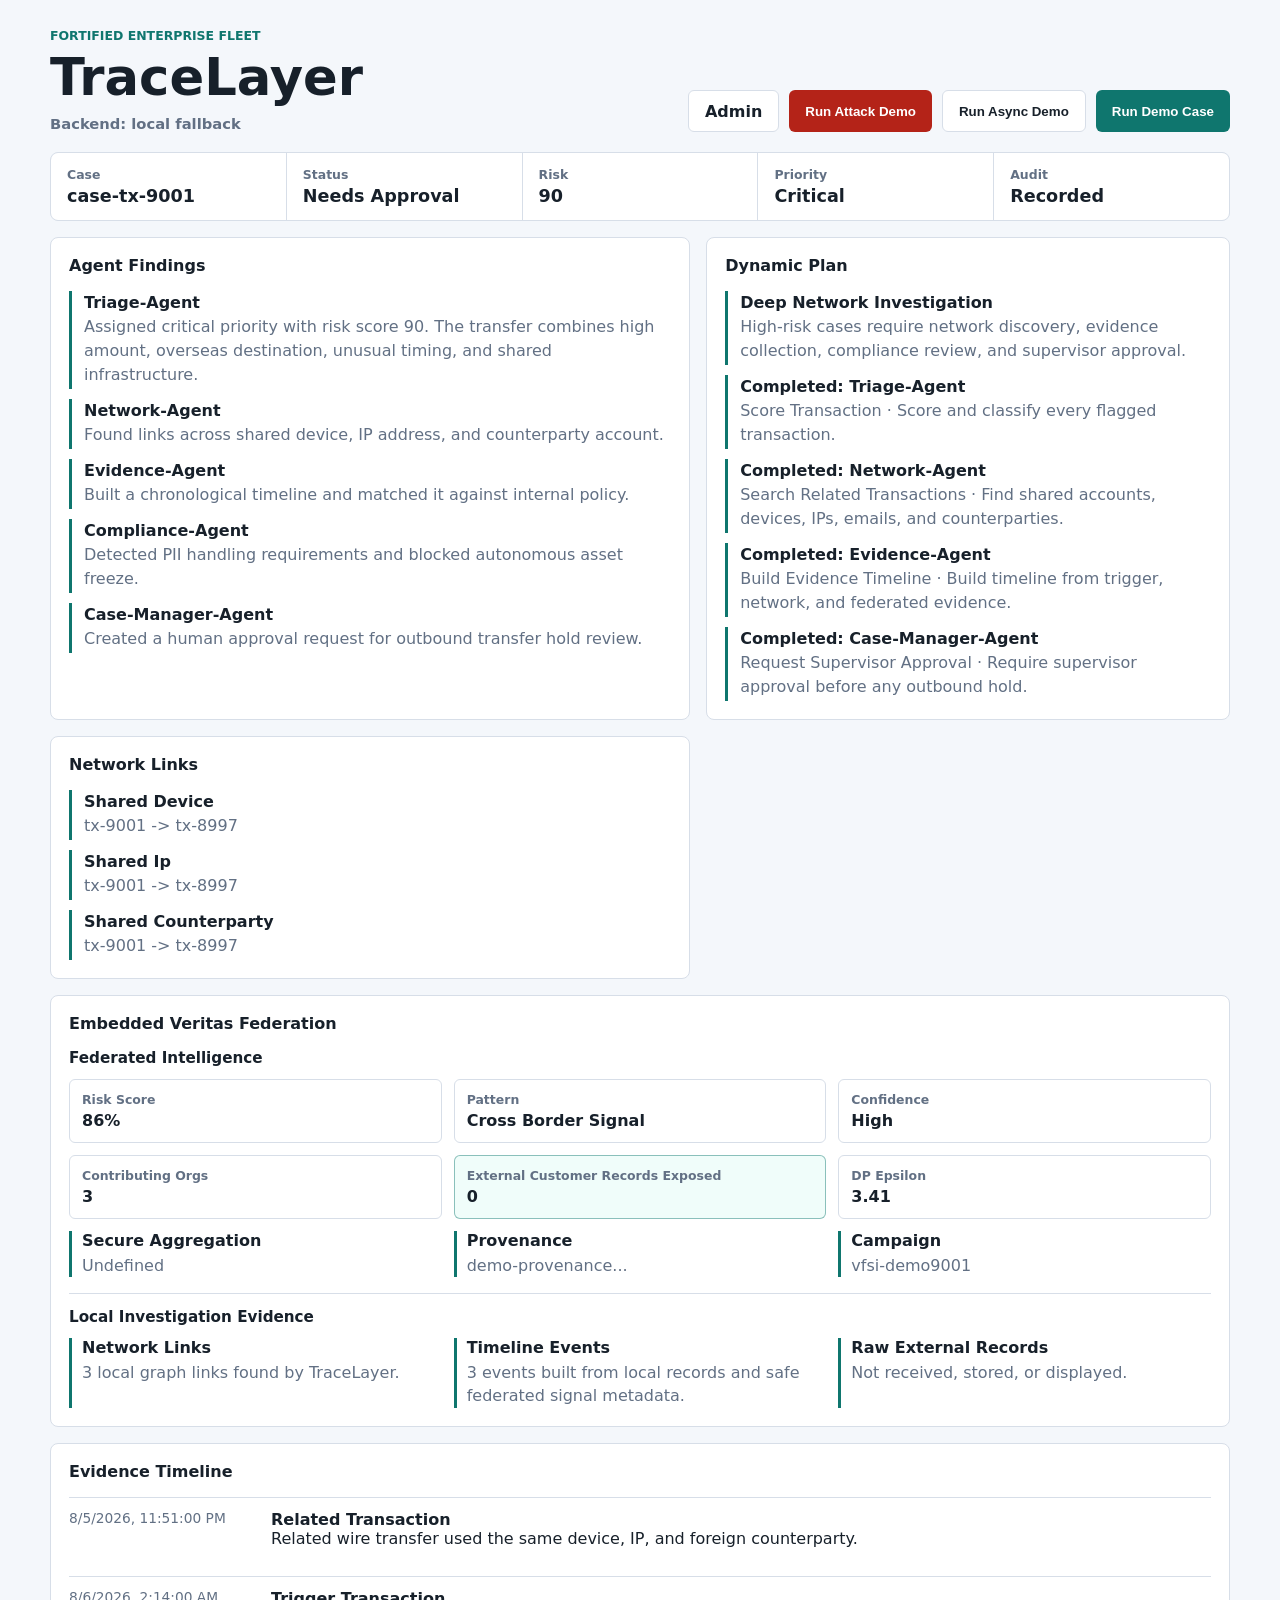
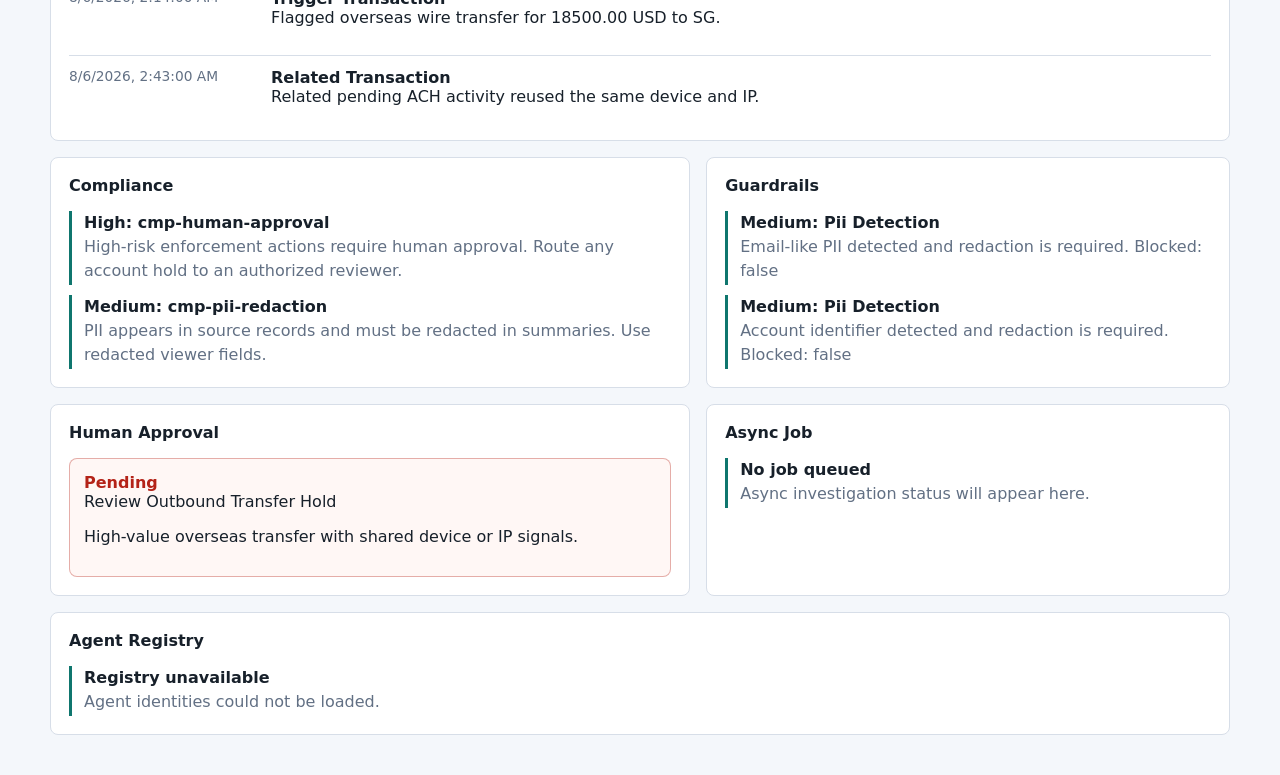
==== apps/dashboard/index.html @ 68ceb455 "Add privacy UI attack demo and trace logging" ====
<!doctype html>
<html lang="en">
  <head>
    <meta charset="utf-8" />
    <meta name="viewport" content="width=device-width, initial-scale=1" />
    <title>TraceLayer Dashboard</title>
    <link rel="stylesheet" href="./styles.css" />
  </head>
  <body>
    <main class="shell">
      <header class="topbar">
        <div>
          <p class="eyebrow">Fortified Enterprise Fleet</p>
          <h1>TraceLayer</h1>
          <p id="runtime-status" class="runtime-status">Backend: local fallback</p>
        </div>
        <nav class="header-actions" aria-label="Dashboard actions">
          <a class="button-link secondary" href="./admin.html">Admin</a>
          <button id="run-attack-demo" class="danger" type="button">Run Attack Demo</button>
          <button id="run-async-demo" class="secondary-action" type="button">Run Async Demo</button>
          <button id="run-demo" type="button">Run Demo Case</button>
        </nav>
      </header>

      <section class="case-strip" aria-label="Case summary">
        <div>
          <span>Case</span>
          <strong id="case-id">case-tx-9001</strong>
        </div>
        <div>
          <span>Status</span>
          <strong id="case-status">Needs approval</strong>
        </div>
        <div>
          <span>Risk</span>
          <strong id="risk-score">90</strong>
        </div>
        <div>
          <span>Priority</span>
          <strong id="priority">Critical</strong>
        </div>
        <div>
          <span>Audit</span>
          <strong id="audit-tip">Verified</strong>
        </div>
      </section>

      <section class="grid">
        <article class="panel">
          <h2>Agent Findings</h2>
          <div id="agent-findings" class="stack"></div>
        </article>

        <article class="panel">
          <h2>Dynamic Plan</h2>
          <div id="investigation-plan" class="stack"></div>
        </article>

        <article class="panel">
          <h2>Network Links</h2>
          <div id="network-links" class="stack"></div>
        </article>

        <article class="panel wide">
          <h2>Embedded Veritas Federation</h2>
          <div id="federated-signal" class="federated"></div>
        </article>

        <article class="panel wide">
          <h2>Evidence Timeline</h2>
          <div id="timeline" class="timeline"></div>
        </article>

        <article class="panel">
          <h2>Compliance</h2>
          <div id="compliance" class="stack"></div>
        </article>

        <article class="panel">
          <h2>Guardrails</h2>
          <div id="guardrails" class="stack"></div>
        </article>

        <article class="panel">
          <h2>Human Approval</h2>
          <div id="approval" class="approval"></div>
        </article>

        <article class="panel">
          <h2>Async Job</h2>
          <div id="async-job" class="stack">
            <div class="item">
              <strong>No job queued</strong>
              <p>Async investigation status will appear here.</p>
            </div>
          </div>
        </article>

        <article class="panel wide">
          <h2>Agent Registry</h2>
          <div id="agent-registry" class="registry-grid"></div>
        </article>
      </section>
    </main>
    <script src="./config.js"></script>
    <script src="./app.js"></script>
  </body>
</html>
---- apps/dashboard/styles.css ----
:root {
  color-scheme: light;
  --ink: #17202a;
  --muted: #627084;
  --line: #d7dee8;
  --panel: #ffffff;
  --surface: #f4f7fb;
  --accent: #0f766e;
  --accent-strong: #0b5d57;
  --risk: #b42318;
}

* {
  box-sizing: border-box;
}

body {
  margin: 0;
  background: var(--surface);
  color: var(--ink);
  font-family:
    Inter, ui-sans-serif, system-ui, -apple-system, BlinkMacSystemFont, "Segoe UI", sans-serif;
}

.shell {
  width: min(1180px, calc(100vw - 32px));
  margin: 0 auto;
  padding: 28px 0 40px;
}

.topbar {
  display: flex;
  align-items: end;
  justify-content: space-between;
  gap: 20px;
  margin-bottom: 20px;
}

.eyebrow {
  margin: 0 0 4px;
  color: var(--accent);
  font-size: 0.78rem;
  font-weight: 800;
  letter-spacing: 0;
  text-transform: uppercase;
}

.runtime-status {
  margin: 8px 0 0;
  color: var(--muted);
  font-size: 0.92rem;
  font-weight: 700;
}

h1,
h2,
p {
  margin-top: 0;
}

h1 {
  margin-bottom: 0;
  font-size: clamp(2rem, 4vw, 3.4rem);
  letter-spacing: 0;
}

h2 {
  margin-bottom: 16px;
  font-size: 1rem;
  letter-spacing: 0;
}

button {
  min-height: 42px;
  border: 0;
  border-radius: 6px;
  padding: 0 16px;
  background: var(--accent);
  color: white;
  font-weight: 800;
  cursor: pointer;
}

button:hover,
.button-link:hover {
  background: var(--accent-strong);
}

.secondary-action {
  border: 1px solid var(--line);
  background: white;
  color: var(--ink);
}

.secondary-action:hover {
  background: #edf3f8;
}

button:disabled {
  cursor: wait;
  opacity: 0.68;
}

.header-actions {
  display: flex;
  align-items: center;
  gap: 10px;
}

.button-link {
  display: inline-flex;
  min-height: 42px;
  align-items: center;
  justify-content: center;
  border-radius: 6px;
  padding: 0 16px;
  background: var(--accent);
  color: white;
  font-weight: 800;
  text-decoration: none;
}

.secondary {
  border: 1px solid var(--line);
  background: white;
  color: var(--ink);
}

.secondary:hover {
  background: #edf3f8;
}

.danger {
  background: var(--risk);
}

.danger:hover {
  background: #8f1c14;
}

input {
  width: 100%;
  min-height: 42px;
  border: 1px solid var(--line);
  border-radius: 6px;
  padding: 0 12px;
  background: white;
  color: var(--ink);
  font: inherit;
}

label {
  display: grid;
  gap: 6px;
  color: var(--muted);
  font-size: 0.78rem;
  font-weight: 800;
}

.case-strip {
  display: grid;
  grid-template-columns: repeat(5, minmax(0, 1fr));
  gap: 1px;
  overflow: hidden;
  border: 1px solid var(--line);
  border-radius: 8px;
  background: var(--line);
  margin-bottom: 16px;
}

.case-strip div {
  min-width: 0;
  padding: 14px 16px;
  background: var(--panel);
}

.case-strip span {
  display: block;
  color: var(--muted);
  font-size: 0.78rem;
  font-weight: 700;
  margin-bottom: 4px;
}

.case-strip strong {
  display: block;
  overflow-wrap: anywhere;
  font-size: 1.1rem;
}

.grid {
  display: grid;
  grid-template-columns: 1.1fr 0.9fr;
  gap: 16px;
}

.panel {
  min-width: 0;
  border: 1px solid var(--line);
  border-radius: 8px;
  background: var(--panel);
  padding: 18px;
}

.wide {
  grid-column: span 2;
}

.stack {
  display: grid;
  gap: 10px;
}

.item {
  border-left: 3px solid var(--accent);
  padding: 2px 0 2px 12px;
}

.item strong {
  display: block;
  margin-bottom: 3px;
}

.item p {
  margin: 0;
  color: var(--muted);
  line-height: 1.5;
}

.timeline {
  display: grid;
  gap: 12px;
}

.event {
  display: grid;
  grid-template-columns: 190px 1fr;
  gap: 12px;
  border-top: 1px solid var(--line);
  padding-top: 12px;
}

.event time {
  color: var(--muted);
  font-size: 0.86rem;
}

.approval {
  border: 1px solid rgba(180, 35, 24, 0.35);
  border-radius: 8px;
  padding: 14px;
  background: #fff7f5;
}

.approval strong {
  color: var(--risk);
}

.federated {
  display: grid;
  gap: 16px;
}

.federated-section {
  display: grid;
  gap: 12px;
}

.federated-section h3 {
  margin: 0;
  font-size: 0.95rem;
}

.metric-grid {
  display: grid;
  grid-template-columns: repeat(3, minmax(0, 1fr));
  gap: 12px;
}

.metric {
  min-width: 0;
  border: 1px solid var(--line);
  border-radius: 6px;
  padding: 12px;
}

.metric span {
  display: block;
  color: var(--muted);
  font-size: 0.78rem;
  font-weight: 700;
  margin-bottom: 4px;
}

.metric strong {
  overflow-wrap: anywhere;
}

.privacy-metric {
  border-color: rgba(15, 118, 110, 0.45);
  background: #f0fdfa;
}

.privacy-list {
  display: grid;
  grid-template-columns: repeat(3, minmax(0, 1fr));
  gap: 12px;
}

.privacy-list div {
  min-width: 0;
  border-left: 3px solid var(--accent);
  padding-left: 10px;
}

.privacy-list strong {
  display: block;
  margin-bottom: 4px;
}

.privacy-list p {
  margin: 0;
  color: var(--muted);
  line-height: 1.45;
}

.local-evidence {
  border-top: 1px solid var(--line);
  padding-top: 14px;
}

.armor-callout {
  display: grid;
  gap: 4px;
  border: 1px solid #dbe4ef;
  border-radius: 6px;
  margin-top: 10px;
  padding: 10px;
  background: #f8fafc;
}

.armor-callout.blocked {
  border-color: rgba(180, 35, 24, 0.35);
  background: #fff7f5;
}

.armor-callout strong {
  color: var(--risk);
}

.registry-grid {
  display: grid;
  grid-template-columns: repeat(2, minmax(0, 1fr));
  gap: 12px;
}

.registry-card {
  min-width: 0;
  border: 1px solid var(--line);
  border-radius: 8px;
  padding: 14px;
}

.registry-card header {
  display: flex;
  align-items: baseline;
  justify-content: space-between;
  gap: 12px;
  margin-bottom: 10px;
}

.registry-card h3 {
  margin: 0;
  font-size: 1rem;
}

.registry-card code {
  color: var(--muted);
  overflow-wrap: anywhere;
}

.chip-row {
  display: flex;
  flex-wrap: wrap;
  gap: 6px;
  margin-top: 10px;
}

.chip {
  border: 1px solid var(--line);
  border-radius: 999px;
  padding: 4px 8px;
  color: var(--muted);
  font-size: 0.78rem;
  font-weight: 800;
}

.admin-shell {
  width: min(1280px, calc(100vw - 32px));
}

.admin-controls {
  display: grid;
  grid-template-columns: 1.25fr 0.9fr 0.9fr auto;
  align-items: end;
  gap: 12px;
  margin-bottom: 16px;
}

.admin-strip {
  grid-template-columns: repeat(3, minmax(0, 1fr));
}

.admin-layout {
  display: grid;
  grid-template-columns: minmax(0, 1.1fr) minmax(360px, 0.9fr);
  gap: 16px;
  align-items: start;
}

.risk-policy-panel {
  display: grid;
  gap: 14px;
  margin-bottom: 16px;
  transition:
    border-color 160ms ease,
    background-color 160ms ease;
}

.risk-policy-panel.saved {
  border-color: rgba(15, 118, 110, 0.52);
  background: #f0fdfa;
}

.risk-policy-panel header {
  display: flex;
  align-items: end;
  justify-content: space-between;
  gap: 16px;
}

.risk-policy-panel h2 {
  margin-bottom: 0;
}

.risk-policy-grid {
  display: grid;
  grid-template-columns: repeat(3, minmax(0, 1fr));
  gap: 12px;
}

.risk-policy-feedback {
  min-height: 20px;
  margin: -2px 0 0;
  color: var(--muted);
  font-size: 0.86rem;
  font-weight: 800;
}

.risk-policy-feedback.success {
  color: var(--accent-strong);
}

.risk-policy-feedback.error {
  color: var(--risk);
}

.approval-queue,
.approval-log,
.selected-case,
.compact-list {
  display: grid;
  gap: 12px;
}

.admin-history-panel {
  grid-column: 1 / -1;
}

.approval-row {
  display: grid;
  grid-template-columns: minmax(0, 1fr) auto;
  gap: 14px;
  align-items: center;
  border-top: 1px solid var(--line);
  padding-top: 12px;
}

.log-row {
  display: grid;
  grid-template-columns: minmax(0, 1fr) auto;
  gap: 14px;
  align-items: center;
  border-top: 1px solid var(--line);
  padding-top: 12px;
  cursor: pointer;
}

.log-row:first-child {
  border-top: 0;
  padding-top: 0;
}

.log-row-body {
  min-width: 0;
}

.log-row-body p {
  margin: 4px 0 0;
  color: var(--muted);
  line-height: 1.45;
}

.log-meta {
  display: grid;
  justify-items: end;
  gap: 6px;
  color: var(--muted);
  font-size: 0.82rem;
  font-weight: 700;
  text-align: right;
}

.status-pill {
  display: inline-flex;
  min-height: 26px;
  align-items: center;
  border-radius: 999px;
  padding: 0 10px;
  background: #eef4f8;
  color: var(--ink);
  font-size: 0.78rem;
  font-weight: 900;
}

.status-pill.pending {
  background: #fff7ed;
  color: #9a3412;
}

.status-pill.approved {
  background: #ecfdf3;
  color: #067647;
}

.status-pill.denied {
  background: #fff1f3;
  color: #b42318;
}

.status-pill.more_evidence {
  background: #eef4ff;
  color: #1d4ed8;
}

.approval-row:first-child {
  border-top: 0;
  padding-top: 0;
}

.approval-row-body {
  min-width: 0;
}

.approval-row-body strong,
.muted-line {
  overflow-wrap: anywhere;
}

.approval-row-body p {
  margin: 4px 0 0;
  color: var(--muted);
  line-height: 1.45;
}

.approval-actions {
  display: flex;
  flex-wrap: wrap;
  justify-content: flex-end;
  gap: 8px;
}

.case-summary-list {
  display: grid;
  grid-template-columns: repeat(2, minmax(0, 1fr));
  gap: 1px;
  overflow: hidden;
  border: 1px solid var(--line);
  border-radius: 8px;
  background: var(--line);
}

.summary-item {
  min-width: 0;
  padding: 12px;
  background: white;
}

.summary-item span {
  display: block;
  color: var(--muted);
  font-size: 0.76rem;
  font-weight: 800;
  margin-bottom: 3px;
}

.summary-item strong {
  display: block;
  overflow-wrap: anywhere;
}

.approval-detail,
.empty-state {
  border: 1px solid var(--line);
  border-radius: 8px;
  padding: 14px;
  background: #f8fbfe;
}

.approval-detail p,
.empty-state p {
  margin: 6px 0 0;
  color: var(--muted);
  line-height: 1.5;
}

.selected-case h3 {
  margin: 4px 0 0;
  font-size: 0.92rem;
}

.error-state {
  border-color: rgba(180, 35, 24, 0.35);
  background: #fff7f5;
}

@media (max-width: 760px) {
  .topbar {
    align-items: stretch;
    flex-direction: column;
  }

  .header-actions {
    align-items: stretch;
    flex-direction: column;
  }

  .case-strip {
    grid-template-columns: repeat(2, minmax(0, 1fr));
  }

  .grid {
    grid-template-columns: 1fr;
  }

  .wide {
    grid-column: span 1;
  }

  .event {
    grid-template-columns: 1fr;
  }

  .metric-grid,
  .privacy-list {
    grid-template-columns: 1fr;
  }

  .registry-grid {
    grid-template-columns: 1fr;
  }

  .admin-controls,
  .admin-layout,
  .risk-policy-grid,
  .approval-row,
  .log-row {
    grid-template-columns: 1fr;
  }

  .risk-policy-panel header {
    align-items: stretch;
    flex-direction: column;
  }

  .admin-strip,
  .case-summary-list {
    grid-template-columns: 1fr;
  }

  .approval-actions {
    justify-content: stretch;
  }

  .approval-actions button {
    flex: 1 1 86px;
  }

  .log-meta {
    justify-items: start;
    text-align: left;
  }
}
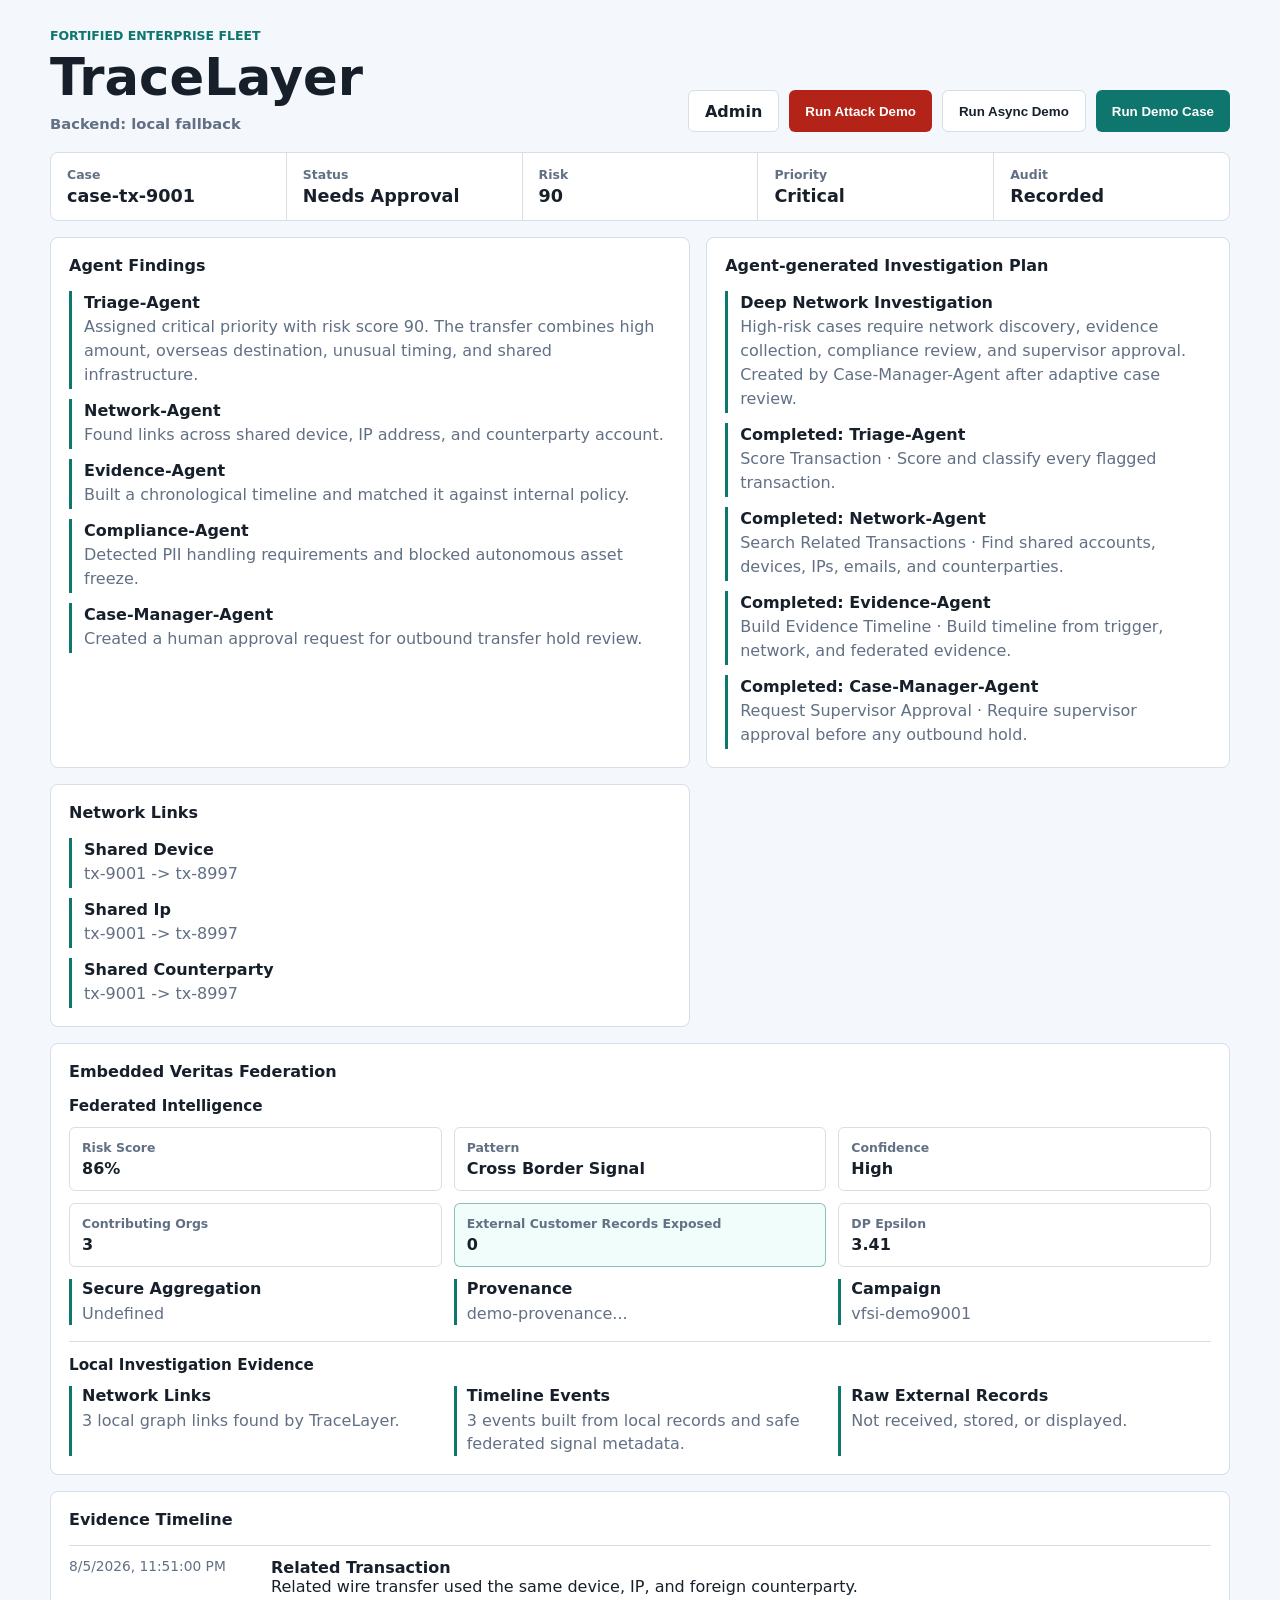
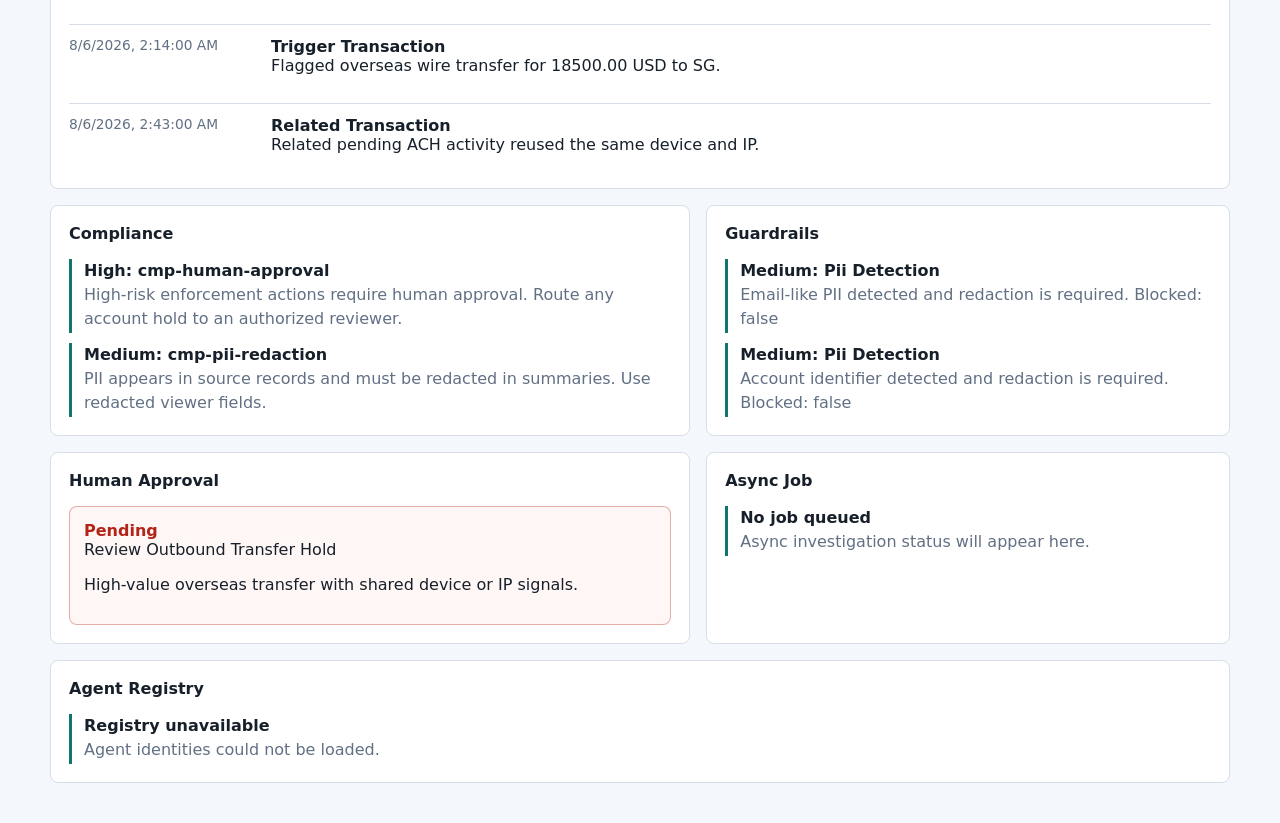
==== commit a095b87c: "Make case manager drive adaptive investigation plans" ====
--- a/apps/dashboard/index.html
+++ b/apps/dashboard/index.html
@@ -52,7 +52,7 @@
         </article>
 
         <article class="panel">
-          <h2>Dynamic Plan</h2>
+          <h2>Agent-generated Investigation Plan</h2>
           <div id="investigation-plan" class="stack"></div>
         </article>
 
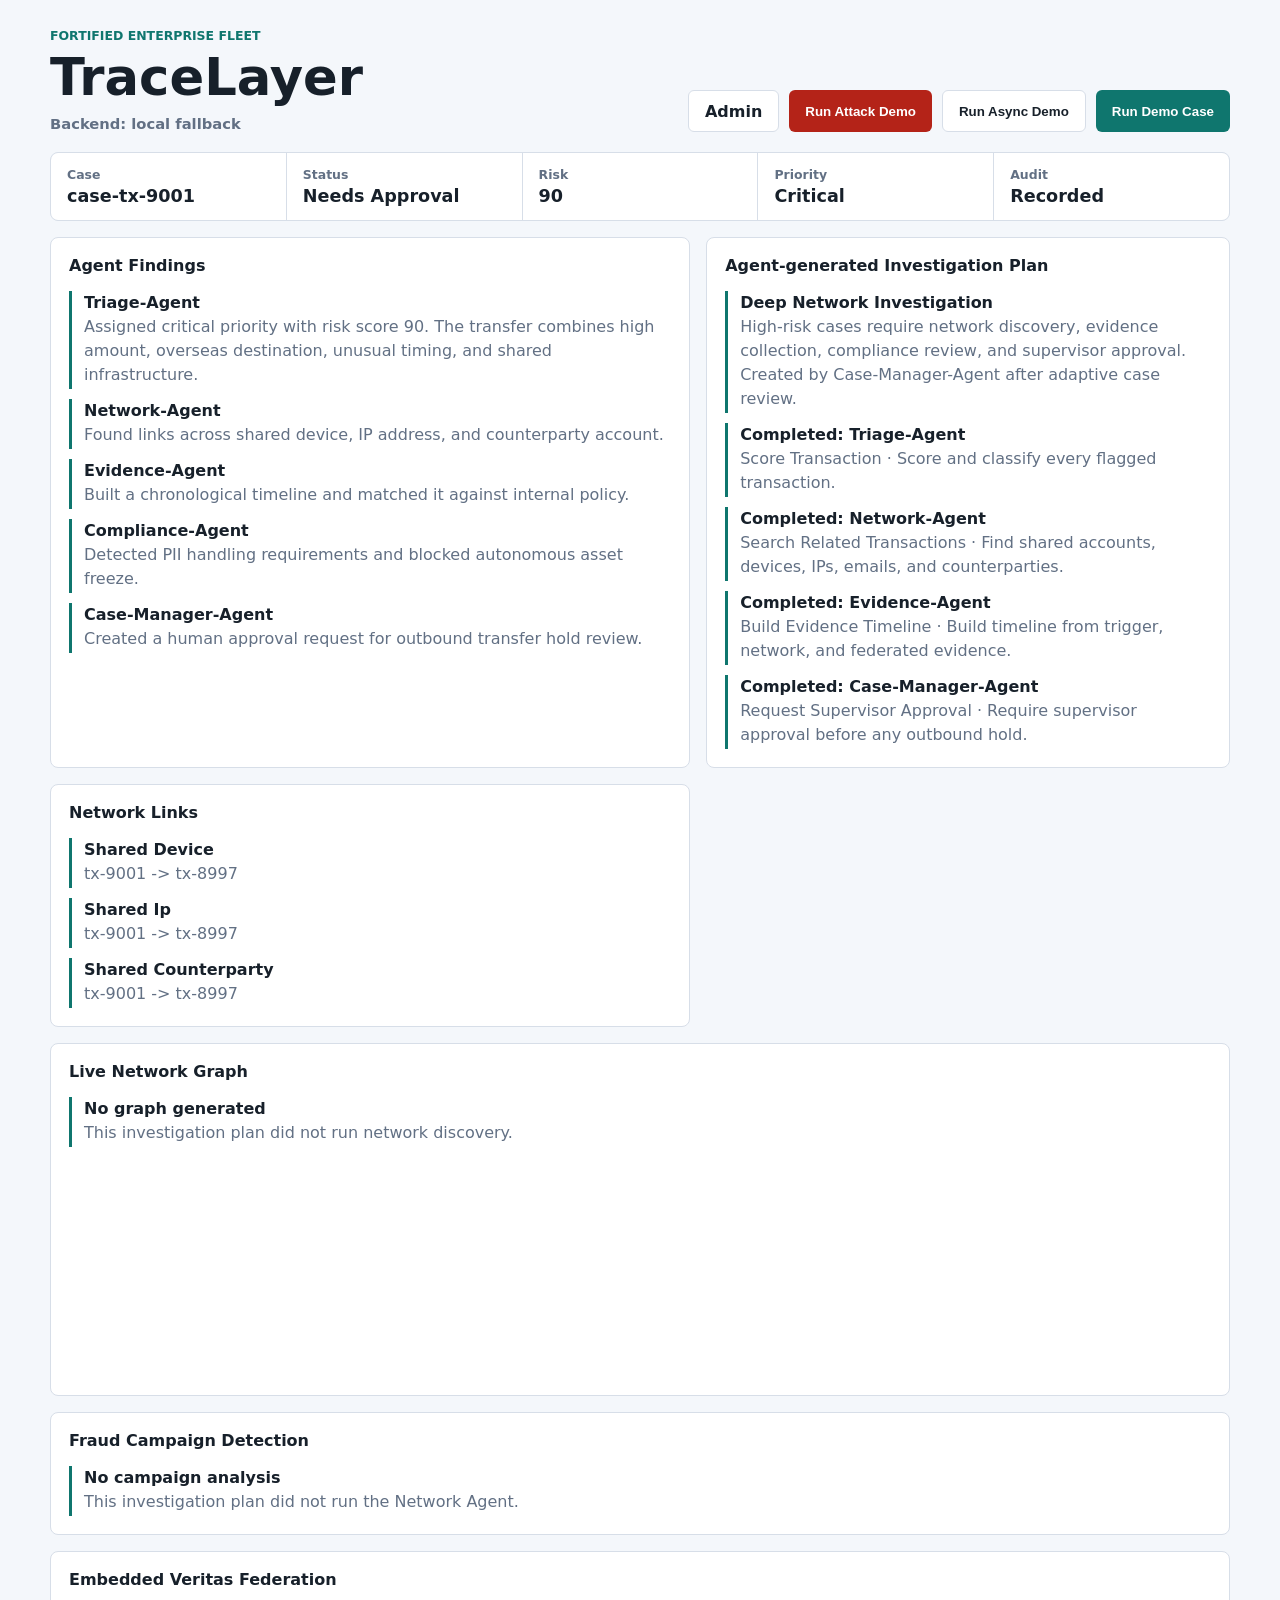
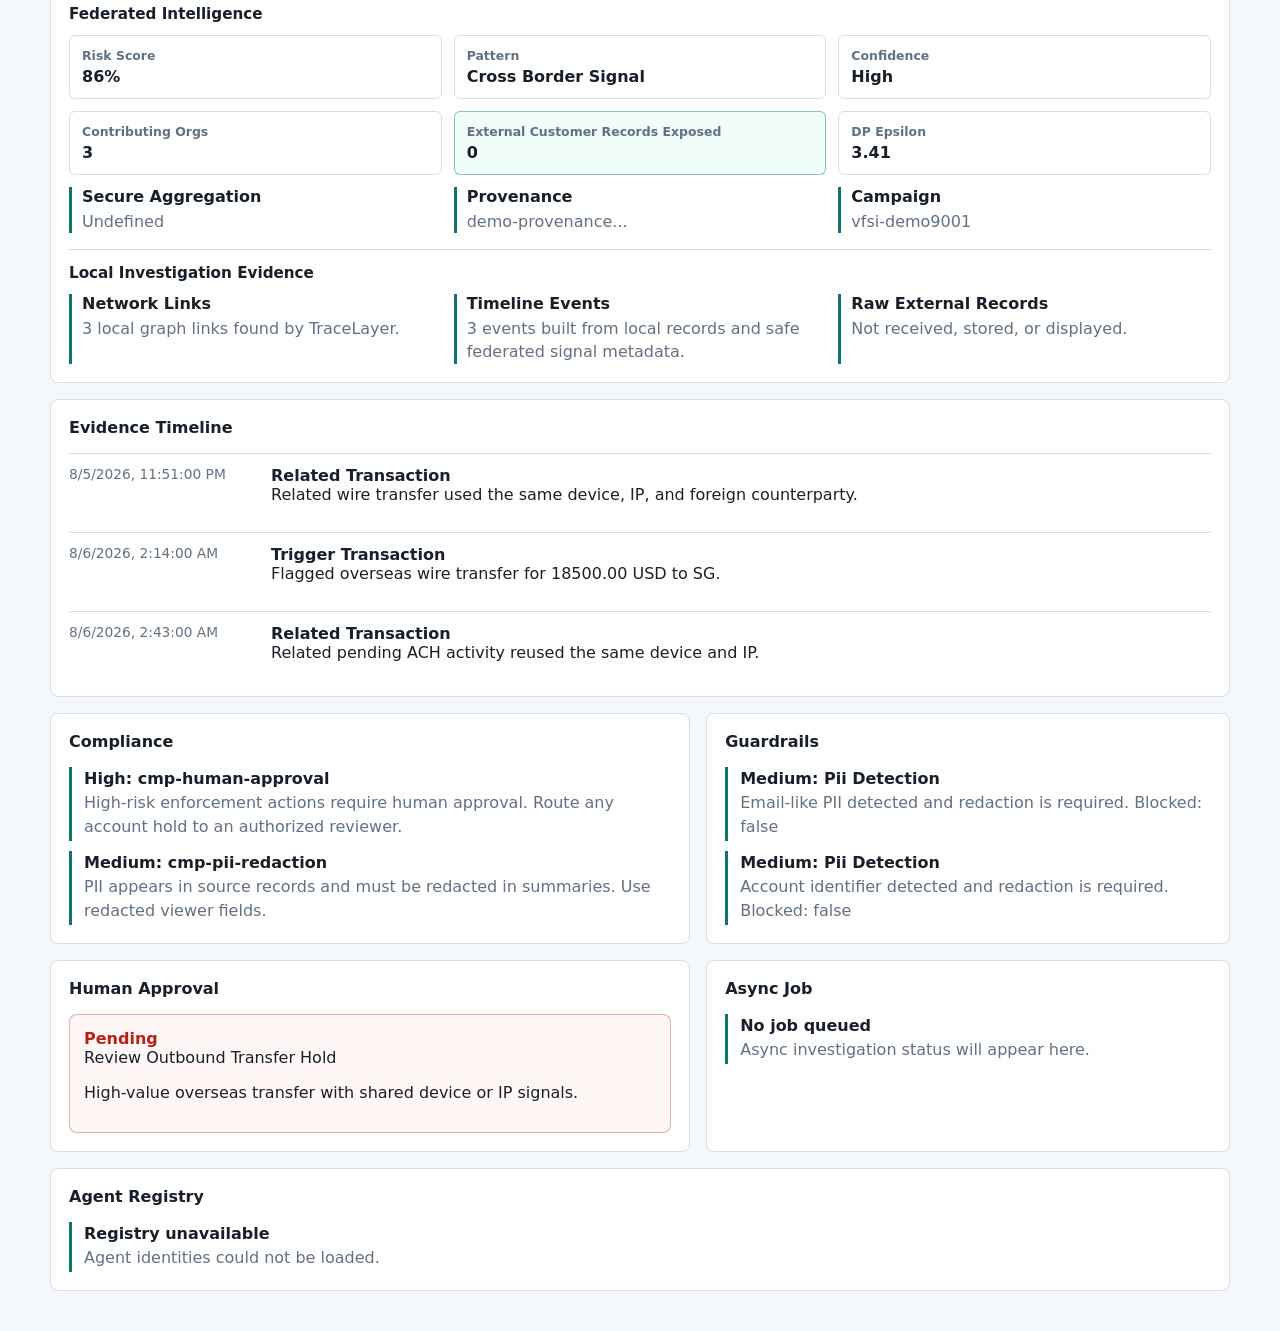
==== commit 5526695b: "Add live network graph and campaign detection" ====
--- a/apps/dashboard/index.html
+++ b/apps/dashboard/index.html
@@ -62,6 +62,16 @@
         </article>
 
         <article class="panel wide">
+          <h2>Live Network Graph</h2>
+          <div id="network-graph" class="network-graph"></div>
+        </article>
+
+        <article class="panel wide">
+          <h2>Fraud Campaign Detection</h2>
+          <div id="campaign-detection" class="campaign-detection"></div>
+        </article>
+
+        <article class="panel wide">
           <h2>Embedded Veritas Federation</h2>
           <div id="federated-signal" class="federated"></div>
         </article>
--- a/apps/dashboard/styles.css
+++ b/apps/dashboard/styles.css
@@ -348,6 +348,157 @@
   color: var(--risk);
 }
 
+.network-graph {
+  min-height: 280px;
+}
+
+.network-svg {
+  width: 100%;
+  min-height: 300px;
+  border: 1px solid var(--line);
+  border-radius: 8px;
+  background:
+    linear-gradient(90deg, rgba(215, 222, 232, 0.28) 1px, transparent 1px),
+    linear-gradient(rgba(215, 222, 232, 0.28) 1px, transparent 1px),
+    #fbfdff;
+  background-size: 44px 44px;
+}
+
+.graph-edge {
+  stroke: #9aa8ba;
+  stroke-width: 1.5;
+  stroke-linecap: round;
+  opacity: 0.72;
+}
+
+.graph-node circle {
+  stroke: white;
+  stroke-width: 3;
+}
+
+.graph-node.trigger circle {
+  fill: var(--risk);
+}
+
+.graph-node.related circle {
+  fill: var(--accent);
+}
+
+.graph-node.entity circle {
+  fill: #3b5b7a;
+}
+
+.graph-node text {
+  fill: var(--ink);
+  font-size: 0.76rem;
+  font-weight: 800;
+  text-anchor: middle;
+}
+
+.graph-legend {
+  display: flex;
+  flex-wrap: wrap;
+  gap: 10px 14px;
+  align-items: center;
+  margin-top: 10px;
+  color: var(--muted);
+  font-size: 0.84rem;
+  font-weight: 800;
+}
+
+.graph-legend span {
+  display: inline-flex;
+  align-items: center;
+  gap: 6px;
+}
+
+.legend-dot {
+  width: 10px;
+  height: 10px;
+  border-radius: 50%;
+}
+
+.legend-dot.trigger {
+  background: var(--risk);
+}
+
+.legend-dot.related {
+  background: var(--accent);
+}
+
+.legend-dot.entity {
+  background: #3b5b7a;
+}
+
+.campaign-detection {
+  display: grid;
+  gap: 12px;
+}
+
+.campaign-card {
+  display: grid;
+  gap: 14px;
+  border: 1px solid var(--line);
+  border-radius: 8px;
+  padding: 16px;
+  background: #fbfdff;
+}
+
+.campaign-card.detected {
+  border-color: rgba(180, 35, 24, 0.34);
+  background: #fff7f5;
+}
+
+.campaign-card strong {
+  display: block;
+  margin: 5px 0;
+  font-size: 1.08rem;
+}
+
+.campaign-card p {
+  margin: 0;
+  color: var(--muted);
+  line-height: 1.5;
+}
+
+.campaign-status {
+  color: var(--accent-strong);
+  font-size: 0.78rem;
+  font-weight: 900;
+  text-transform: uppercase;
+}
+
+.campaign-card.detected .campaign-status {
+  color: var(--risk);
+}
+
+.campaign-metrics {
+  display: grid;
+  grid-template-columns: repeat(4, minmax(0, 1fr));
+  gap: 10px;
+}
+
+.campaign-metrics div {
+  min-width: 0;
+  border: 1px solid var(--line);
+  border-radius: 6px;
+  padding: 10px;
+  background: white;
+}
+
+.campaign-metrics span {
+  display: block;
+  margin-bottom: 4px;
+  color: var(--muted);
+  font-size: 0.76rem;
+  font-weight: 800;
+}
+
+.campaign-metrics strong {
+  margin: 0;
+  overflow-wrap: anywhere;
+}
+
 .registry-grid {
   display: grid;
   grid-template-columns: repeat(2, minmax(0, 1fr));
@@ -662,7 +813,8 @@
   }
 
   .metric-grid,
-  .privacy-list {
+  .privacy-list,
+  .campaign-metrics {
     grid-template-columns: 1fr;
   }
 
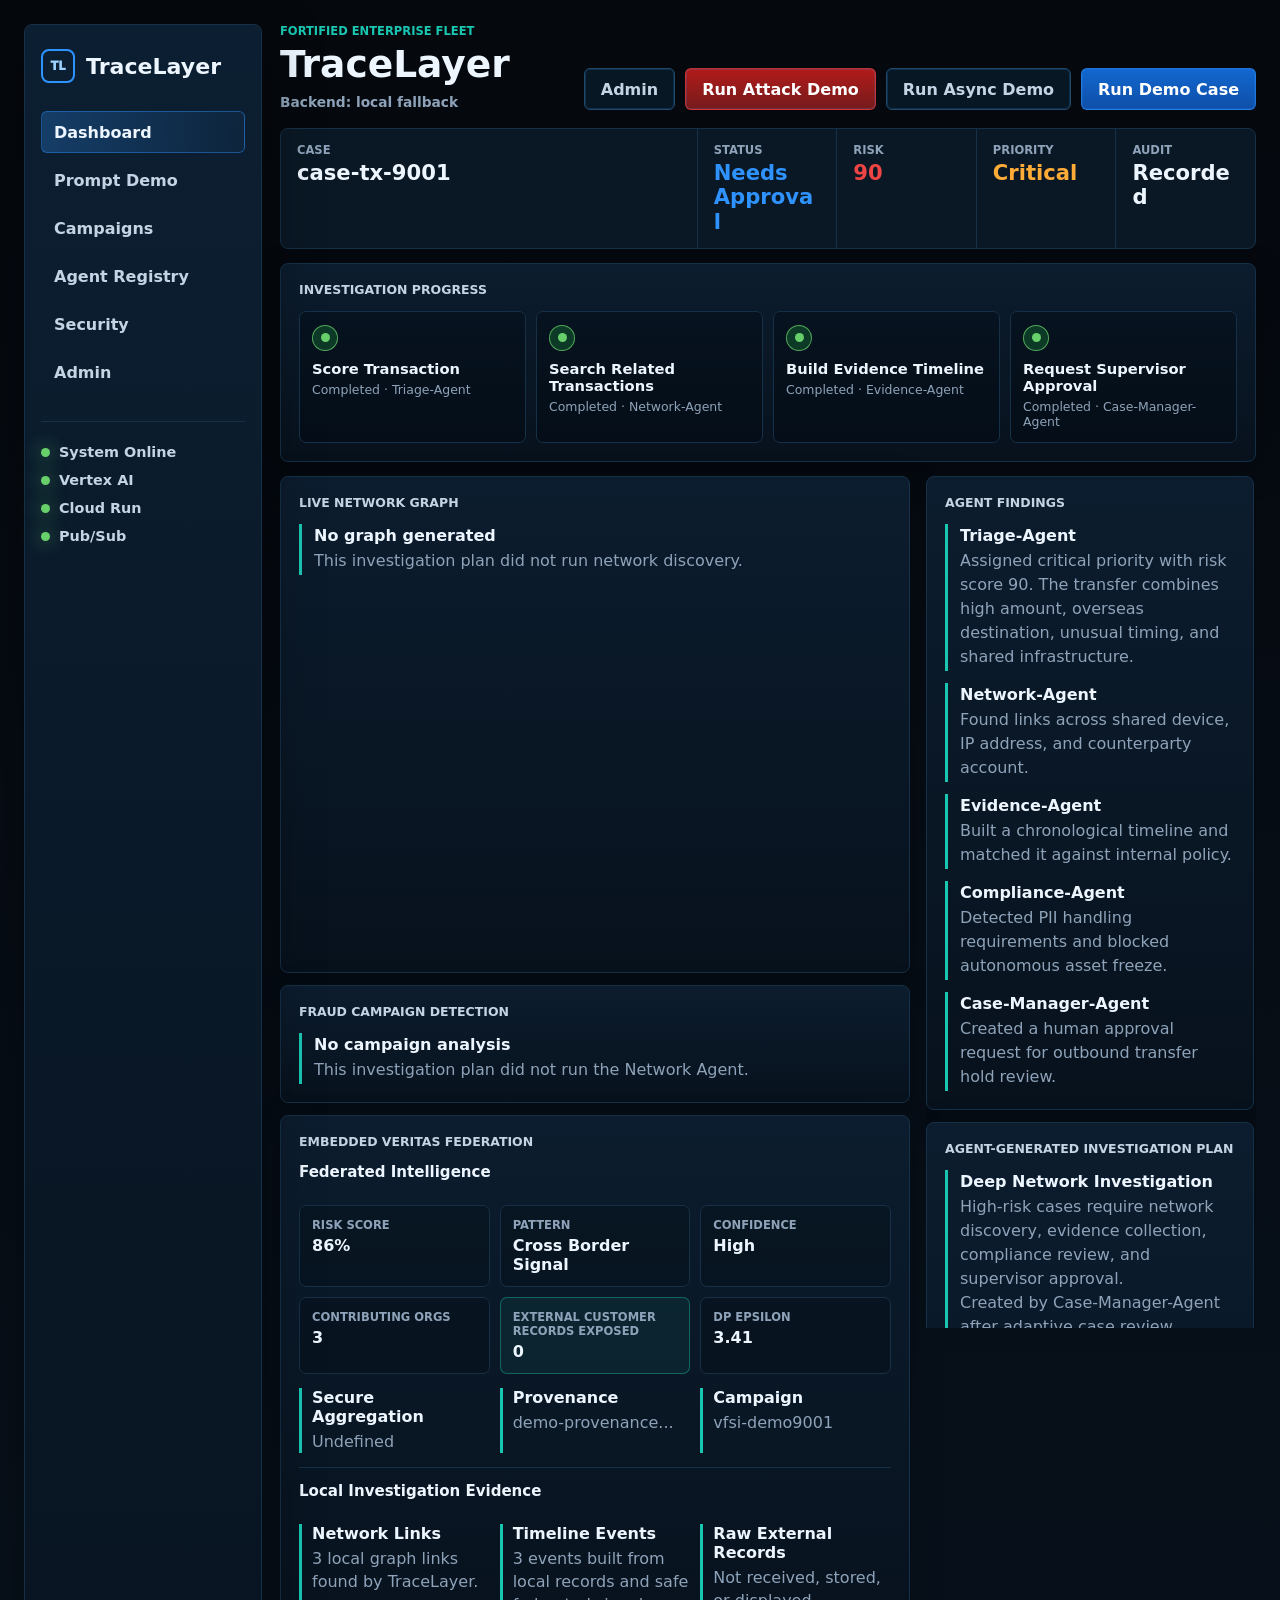
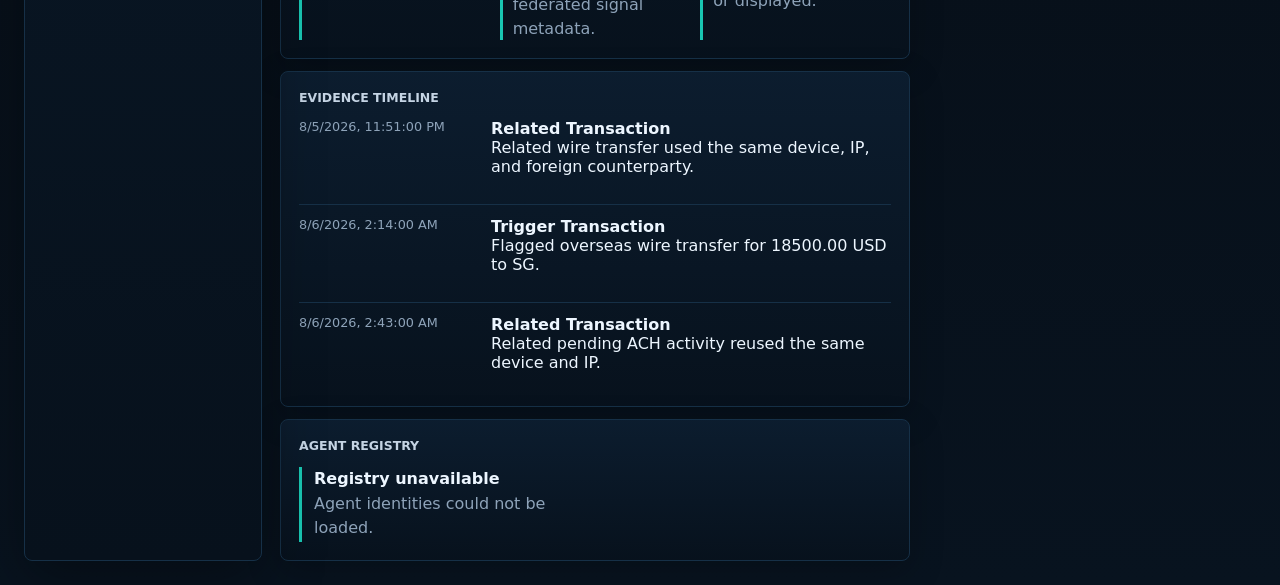
==== commit d63dd330: "Enhance Gemini planning and dashboard console" ====
--- a/apps/dashboard/index.html
+++ b/apps/dashboard/index.html
@@ -4,10 +4,32 @@
     <meta charset="utf-8" />
     <meta name="viewport" content="width=device-width, initial-scale=1" />
     <title>TraceLayer Dashboard</title>
-    <link rel="stylesheet" href="./styles.css" />
+    <link rel="stylesheet" href="./styles.css?v=20260827-compact-graph" />
   </head>
-  <body>
-    <main class="shell">
+  <body class="app-body">
+    <main class="app-shell">
+      <aside class="sidebar" aria-label="TraceLayer navigation">
+        <a class="brand" href="./index.html">
+          <span class="brand-mark">TL</span>
+          <span>TraceLayer</span>
+        </a>
+        <nav class="side-nav">
+          <a class="active" href="./index.html">Dashboard</a>
+          <a href="./demo.html">Prompt Demo</a>
+          <a href="#campaign-detection">Campaigns</a>
+          <a href="#agent-registry">Agent Registry</a>
+          <a href="#guardrails">Security</a>
+          <a href="./admin.html">Admin</a>
+        </nav>
+        <div class="side-status" aria-label="System status">
+          <span>System Online</span>
+          <span>Vertex AI</span>
+          <span>Cloud Run</span>
+          <span>Pub/Sub</span>
+        </div>
+      </aside>
+
+      <section class="workspace">
       <header class="topbar">
         <div>
           <p class="eyebrow">Fortified Enterprise Fleet</p>
@@ -45,7 +67,40 @@
         </div>
       </section>
 
-      <section class="grid">
+      <section class="panel progress-panel">
+        <h2>Investigation Progress</h2>
+        <div id="investigation-progress" class="progress-track"></div>
+      </section>
+
+      <section class="dashboard-grid">
+        <div class="main-column">
+          <article class="panel wide">
+            <h2>Live Network Graph</h2>
+            <div id="network-graph" class="network-graph"></div>
+          </article>
+
+          <article class="panel wide">
+            <h2>Fraud Campaign Detection</h2>
+            <div id="campaign-detection" class="campaign-detection"></div>
+          </article>
+
+          <article class="panel wide">
+            <h2>Embedded Veritas Federation</h2>
+            <div id="federated-signal" class="federated"></div>
+          </article>
+
+          <article class="panel wide">
+            <h2>Evidence Timeline</h2>
+            <div id="timeline" class="timeline"></div>
+          </article>
+
+          <article class="panel wide">
+            <h2>Agent Registry</h2>
+            <div id="agent-registry" class="registry-grid"></div>
+          </article>
+        </div>
+
+        <aside class="right-rail">
         <article class="panel">
           <h2>Agent Findings</h2>
           <div id="agent-findings" class="stack"></div>
@@ -59,26 +114,6 @@
         <article class="panel">
           <h2>Network Links</h2>
           <div id="network-links" class="stack"></div>
-        </article>
-
-        <article class="panel wide">
-          <h2>Live Network Graph</h2>
-          <div id="network-graph" class="network-graph"></div>
-        </article>
-
-        <article class="panel wide">
-          <h2>Fraud Campaign Detection</h2>
-          <div id="campaign-detection" class="campaign-detection"></div>
-        </article>
-
-        <article class="panel wide">
-          <h2>Embedded Veritas Federation</h2>
-          <div id="federated-signal" class="federated"></div>
-        </article>
-
-        <article class="panel wide">
-          <h2>Evidence Timeline</h2>
-          <div id="timeline" class="timeline"></div>
         </article>
 
         <article class="panel">
@@ -105,14 +140,11 @@
             </div>
           </div>
         </article>
-
-        <article class="panel wide">
-          <h2>Agent Registry</h2>
-          <div id="agent-registry" class="registry-grid"></div>
-        </article>
+        </aside>
+      </section>
       </section>
     </main>
-    <script src="./config.js"></script>
-    <script src="./app.js"></script>
+    <script src="./config.js?v=20260827-compact-graph"></script>
+    <script src="./app.js?v=20260827-compact-graph"></script>
   </body>
 </html>
--- a/apps/dashboard/styles.css
+++ b/apps/dashboard/styles.css
@@ -1,31 +1,269 @@
 :root {
-  color-scheme: light;
-  --ink: #17202a;
-  --muted: #627084;
-  --line: #d7dee8;
-  --panel: #ffffff;
-  --surface: #f4f7fb;
-  --accent: #0f766e;
-  --accent-strong: #0b5d57;
-  --risk: #b42318;
+  color-scheme: dark;
+  --bg: #05080d;
+  --shell: #07111c;
+  --panel: #091827;
+  --panel-2: #0b2033;
+  --line: #163047;
+  --line-strong: #214968;
+  --ink: #edf6ff;
+  --muted: #8ea3b9;
+  --soft: #c5d4e4;
+  --accent: #2f93ff;
+  --accent-2: #19c6b2;
+  --success: #67d06a;
+  --warning: #ffab38;
+  --risk: #ef4444;
+  --purple: #8b5cf6;
+  --shadow: 0 18px 60px rgba(0, 0, 0, 0.36);
 }
 
 * {
   box-sizing: border-box;
 }
 
+html {
+  scroll-behavior: smooth;
+}
+
 body {
   margin: 0;
-  background: var(--surface);
+  background: linear-gradient(180deg, #05080d 0%, #08131f 100%);
   color: var(--ink);
   font-family:
     Inter, ui-sans-serif, system-ui, -apple-system, BlinkMacSystemFont, "Segoe UI", sans-serif;
+}
+
+a {
+  color: inherit;
+}
+
+h1,
+h2,
+h3,
+p {
+  margin-top: 0;
+}
+
+h1 {
+  margin-bottom: 0;
+  font-size: 2.35rem;
+  font-weight: 760;
+  letter-spacing: 0;
+}
+
+h2 {
+  margin-bottom: 14px;
+  color: var(--soft);
+  font-size: 0.78rem;
+  font-weight: 850;
+  letter-spacing: 0;
+  text-transform: uppercase;
+}
+
+h3 {
+  margin-bottom: 10px;
+  font-size: 0.94rem;
+}
+
+button,
+.button-link {
+  display: inline-flex;
+  min-height: 42px;
+  align-items: center;
+  justify-content: center;
+  border: 1px solid rgba(47, 147, 255, 0.52);
+  border-radius: 6px;
+  padding: 0 16px;
+  background: linear-gradient(180deg, #1267cf, #0e4fa8);
+  color: white;
+  box-shadow: 0 0 0 1px rgba(47, 147, 255, 0.18) inset;
+  font: inherit;
+  font-weight: 800;
+  text-decoration: none;
+  cursor: pointer;
+}
+
+button:hover,
+.button-link:hover {
+  border-color: rgba(86, 169, 255, 0.82);
+  background: linear-gradient(180deg, #1878eb, #115bbd);
+}
+
+button:disabled {
+  cursor: wait;
+  opacity: 0.64;
+}
+
+.secondary,
+.secondary-action {
+  border-color: var(--line-strong);
+  background: rgba(9, 24, 39, 0.92);
+  color: var(--soft);
+}
+
+.secondary:hover,
+.secondary-action:hover {
+  background: rgba(20, 45, 68, 0.95);
+}
+
+.danger {
+  border-color: rgba(239, 68, 68, 0.58);
+  background: linear-gradient(180deg, rgba(185, 28, 28, 0.96), rgba(127, 29, 29, 0.92));
+}
+
+.danger:hover {
+  background: linear-gradient(180deg, rgba(220, 38, 38, 0.98), rgba(153, 27, 27, 0.94));
+}
+
+input,
+textarea {
+  width: 100%;
+  border: 1px solid var(--line-strong);
+  border-radius: 6px;
+  background: rgba(3, 11, 20, 0.64);
+  color: var(--ink);
+  font: inherit;
+  outline: none;
+}
+
+input {
+  min-height: 40px;
+  padding: 0 12px;
+}
+
+textarea {
+  min-height: 220px;
+  resize: vertical;
+  padding: 12px;
+  line-height: 1.5;
+}
+
+input:focus,
+textarea:focus {
+  border-color: rgba(47, 147, 255, 0.85);
+  box-shadow: 0 0 0 3px rgba(47, 147, 255, 0.14);
+}
+
+label {
+  display: grid;
+  gap: 7px;
+  color: var(--muted);
+  font-size: 0.76rem;
+  font-weight: 850;
+  text-transform: uppercase;
+}
+
+.app-shell {
+  display: grid;
+  grid-template-columns: 238px minmax(0, 1fr);
+  gap: 18px;
+  width: min(1840px, calc(100vw - 48px));
+  min-height: calc(100vh - 48px);
+  margin: 24px auto;
+}
+
+.sidebar {
+  position: sticky;
+  top: 24px;
+  display: grid;
+  min-height: calc(100vh - 48px);
+  align-content: start;
+  gap: 28px;
+  border: 1px solid var(--line);
+  border-radius: 8px;
+  background:
+    linear-gradient(180deg, rgba(12, 31, 50, 0.96), rgba(7, 17, 28, 0.96)),
+    var(--shell);
+  box-shadow: var(--shadow);
+  padding: 24px 16px;
+}
+
+.brand {
+  display: flex;
+  align-items: center;
+  gap: 11px;
+  color: var(--ink);
+  font-size: 1.38rem;
+  font-weight: 850;
+  text-decoration: none;
+}
+
+.brand-mark {
+  display: inline-grid;
+  width: 34px;
+  height: 34px;
+  place-items: center;
+  border: 2px solid var(--accent);
+  border-radius: 8px;
+  color: #9bd0ff;
+  font-size: 0.72rem;
+  font-weight: 950;
+}
+
+.side-nav {
+  display: grid;
+  gap: 6px;
+}
+
+.side-nav a {
+  display: flex;
+  min-height: 42px;
+  align-items: center;
+  border: 1px solid transparent;
+  border-radius: 6px;
+  padding: 0 12px;
+  color: var(--soft);
+  font-weight: 760;
+  text-decoration: none;
+}
+
+.side-nav a:hover,
+.side-nav a.active {
+  border-color: rgba(47, 147, 255, 0.42);
+  background: linear-gradient(90deg, rgba(47, 147, 255, 0.27), rgba(47, 147, 255, 0.06));
+  color: var(--ink);
+}
+
+.side-status {
+  display: grid;
+  gap: 12px;
+  border-top: 1px solid var(--line);
+  margin-top: auto;
+  padding-top: 22px;
+}
+
+.side-status span {
+  display: flex;
+  align-items: center;
+  gap: 9px;
+  color: var(--soft);
+  font-size: 0.9rem;
+  font-weight: 700;
+}
+
+.side-status span::before {
+  width: 9px;
+  height: 9px;
+  border-radius: 999px;
+  background: var(--success);
+  box-shadow: 0 0 18px rgba(103, 208, 106, 0.8);
+  content: "";
+}
+
+.workspace {
+  min-width: 0;
 }
 
 .shell {
   width: min(1180px, calc(100vw - 32px));
   margin: 0 auto;
   padding: 28px 0 40px;
+}
+
+.admin-shell,
+.demo-shell {
+  width: auto;
 }
 
 .topbar {
@@ -33,14 +271,14 @@
   align-items: end;
   justify-content: space-between;
   gap: 20px;
-  margin-bottom: 20px;
+  margin-bottom: 18px;
 }
 
 .eyebrow {
   margin: 0 0 4px;
-  color: var(--accent);
-  font-size: 0.78rem;
-  font-weight: 800;
+  color: var(--accent-2);
+  font-size: 0.72rem;
+  font-weight: 900;
   letter-spacing: 0;
   text-transform: uppercase;
 }
@@ -48,183 +286,191 @@
 .runtime-status {
   margin: 8px 0 0;
   color: var(--muted);
-  font-size: 0.92rem;
+  font-size: 0.86rem;
   font-weight: 700;
-}
-
-h1,
-h2,
-p {
-  margin-top: 0;
-}
-
-h1 {
-  margin-bottom: 0;
-  font-size: clamp(2rem, 4vw, 3.4rem);
-  letter-spacing: 0;
-}
-
-h2 {
-  margin-bottom: 16px;
-  font-size: 1rem;
-  letter-spacing: 0;
-}
-
-button {
-  min-height: 42px;
-  border: 0;
-  border-radius: 6px;
-  padding: 0 16px;
-  background: var(--accent);
-  color: white;
-  font-weight: 800;
-  cursor: pointer;
-}
-
-button:hover,
-.button-link:hover {
-  background: var(--accent-strong);
-}
-
-.secondary-action {
-  border: 1px solid var(--line);
-  background: white;
-  color: var(--ink);
-}
-
-.secondary-action:hover {
-  background: #edf3f8;
-}
-
-button:disabled {
-  cursor: wait;
-  opacity: 0.68;
 }
 
 .header-actions {
   display: flex;
+  flex-wrap: wrap;
   align-items: center;
+  justify-content: flex-end;
   gap: 10px;
 }
 
-.button-link {
-  display: inline-flex;
-  min-height: 42px;
-  align-items: center;
-  justify-content: center;
-  border-radius: 6px;
-  padding: 0 16px;
-  background: var(--accent);
-  color: white;
-  font-weight: 800;
-  text-decoration: none;
-}
-
-.secondary {
-  border: 1px solid var(--line);
-  background: white;
-  color: var(--ink);
-}
-
-.secondary:hover {
-  background: #edf3f8;
-}
-
-.danger {
-  background: var(--risk);
-}
-
-.danger:hover {
-  background: #8f1c14;
-}
-
-input {
-  width: 100%;
-  min-height: 42px;
-  border: 1px solid var(--line);
-  border-radius: 6px;
-  padding: 0 12px;
-  background: white;
-  color: var(--ink);
-  font: inherit;
-}
-
-label {
-  display: grid;
-  gap: 6px;
-  color: var(--muted);
-  font-size: 0.78rem;
-  font-weight: 800;
-}
-
 .case-strip {
   display: grid;
-  grid-template-columns: repeat(5, minmax(0, 1fr));
+  grid-template-columns: 1.65fr repeat(4, minmax(108px, 0.55fr));
   gap: 1px;
   overflow: hidden;
   border: 1px solid var(--line);
   border-radius: 8px;
   background: var(--line);
-  margin-bottom: 16px;
+  margin-bottom: 14px;
 }
 
 .case-strip div {
   min-width: 0;
   padding: 14px 16px;
-  background: var(--panel);
-}
-
-.case-strip span {
+  background: rgba(7, 17, 28, 0.78);
+}
+
+.case-strip span,
+.metric span,
+.summary-item span,
+.campaign-metrics span {
   display: block;
   color: var(--muted);
-  font-size: 0.78rem;
-  font-weight: 700;
+  font-size: 0.72rem;
+  font-weight: 850;
   margin-bottom: 4px;
+  text-transform: uppercase;
 }
 
 .case-strip strong {
   display: block;
   overflow-wrap: anywhere;
-  font-size: 1.1rem;
-}
-
-.grid {
-  display: grid;
-  grid-template-columns: 1.1fr 0.9fr;
-  gap: 16px;
+  font-size: 1.32rem;
+  line-height: 1.15;
+}
+
+#risk-score {
+  color: var(--risk);
+}
+
+#case-status {
+  color: var(--accent);
+}
+
+#priority {
+  color: var(--warning);
 }
 
 .panel {
   min-width: 0;
   border: 1px solid var(--line);
   border-radius: 8px;
-  background: var(--panel);
+  background:
+    linear-gradient(180deg, rgba(12, 29, 47, 0.92), rgba(7, 17, 28, 0.94)),
+    var(--panel);
+  box-shadow: 0 10px 34px rgba(0, 0, 0, 0.22);
   padding: 18px;
+}
+
+.progress-panel {
+  margin-bottom: 14px;
+}
+
+.progress-track {
+  display: grid;
+  grid-template-columns: repeat(auto-fit, minmax(136px, 1fr));
+  gap: 10px;
+}
+
+.progress-step {
+  position: relative;
+  min-width: 0;
+  border: 1px solid var(--line);
+  border-radius: 7px;
+  background: rgba(2, 8, 14, 0.34);
+  padding: 13px 12px;
+}
+
+.progress-step span {
+  display: inline-grid;
+  width: 26px;
+  height: 26px;
+  place-items: center;
+  border: 1px solid var(--line-strong);
+  border-radius: 999px;
+  margin-bottom: 9px;
+  background: rgba(11, 32, 51, 0.9);
+}
+
+.progress-step span::after {
+  width: 9px;
+  height: 9px;
+  border-radius: 999px;
+  background: var(--muted);
+  content: "";
+}
+
+.progress-step.completed span {
+  border-color: rgba(103, 208, 106, 0.75);
+  background: rgba(22, 101, 52, 0.48);
+}
+
+.progress-step.completed span::after {
+  background: var(--success);
+}
+
+.progress-step.planned span {
+  border-color: rgba(255, 171, 56, 0.64);
+}
+
+.progress-step.planned span::after {
+  background: var(--warning);
+}
+
+.progress-step strong {
+  display: block;
+  overflow-wrap: anywhere;
+  font-size: 0.92rem;
+}
+
+.progress-step p {
+  margin: 5px 0 0;
+  color: var(--muted);
+  font-size: 0.78rem;
+}
+
+.dashboard-grid {
+  display: grid;
+  grid-template-columns: minmax(0, 1fr) minmax(330px, 0.34fr);
+  gap: 16px;
+  align-items: start;
+}
+
+.main-column,
+.right-rail,
+.stack {
+  display: grid;
+  gap: 12px;
+}
+
+.grid {
+  display: grid;
+  grid-template-columns: repeat(2, minmax(0, 1fr));
+  gap: 16px;
 }
 
 .wide {
   grid-column: span 2;
 }
 
-.stack {
-  display: grid;
-  gap: 10px;
+.right-rail {
+  max-height: calc(100vh - 48px);
+  overflow: auto;
+  padding-right: 2px;
 }
 
 .item {
-  border-left: 3px solid var(--accent);
+  border-left: 3px solid var(--accent-2);
   padding: 2px 0 2px 12px;
 }
 
 .item strong {
   display: block;
-  margin-bottom: 3px;
-}
-
-.item p {
+  margin-bottom: 4px;
+  overflow-wrap: anywhere;
+}
+
+.item p,
+.muted-line {
   margin: 0;
   color: var(--muted);
   line-height: 1.5;
+  overflow-wrap: anywhere;
 }
 
 .timeline {
@@ -234,82 +480,78 @@
 
 .event {
   display: grid;
-  grid-template-columns: 190px 1fr;
+  grid-template-columns: 180px minmax(0, 1fr);
   gap: 12px;
   border-top: 1px solid var(--line);
   padding-top: 12px;
 }
 
+.event:first-child {
+  border-top: 0;
+  padding-top: 0;
+}
+
 .event time {
   color: var(--muted);
-  font-size: 0.86rem;
+  font-size: 0.8rem;
 }
 
 .approval {
-  border: 1px solid rgba(180, 35, 24, 0.35);
+  border: 1px solid rgba(255, 171, 56, 0.36);
   border-radius: 8px;
   padding: 14px;
-  background: #fff7f5;
+  background: rgba(94, 58, 16, 0.2);
 }
 
 .approval strong {
-  color: var(--risk);
-}
-
-.federated {
-  display: grid;
-  gap: 16px;
-}
-
-.federated-section {
-  display: grid;
-  gap: 12px;
-}
-
-.federated-section h3 {
-  margin: 0;
-  font-size: 0.95rem;
+  color: var(--warning);
+}
+
+.federated,
+.federated-section,
+.campaign-detection,
+.scenario-output {
+  display: grid;
+  gap: 14px;
 }
 
 .metric-grid {
   display: grid;
   grid-template-columns: repeat(3, minmax(0, 1fr));
-  gap: 12px;
-}
-
-.metric {
+  gap: 10px;
+}
+
+.metric,
+.summary-item,
+.campaign-metrics div {
   min-width: 0;
   border: 1px solid var(--line);
-  border-radius: 6px;
+  border-radius: 7px;
+  background: rgba(2, 8, 14, 0.28);
   padding: 12px;
 }
 
-.metric span {
+.metric strong,
+.summary-item strong,
+.campaign-metrics strong {
   display: block;
-  color: var(--muted);
-  font-size: 0.78rem;
-  font-weight: 700;
-  margin-bottom: 4px;
-}
-
-.metric strong {
   overflow-wrap: anywhere;
 }
 
 .privacy-metric {
-  border-color: rgba(15, 118, 110, 0.45);
-  background: #f0fdfa;
+  border-color: rgba(25, 198, 178, 0.4);
+  background: rgba(20, 83, 78, 0.22);
 }
 
 .privacy-list {
   display: grid;
   grid-template-columns: repeat(3, minmax(0, 1fr));
-  gap: 12px;
+  gap: 10px;
 }
 
 .privacy-list div {
   min-width: 0;
-  border-left: 3px solid var(--accent);
+  border-left: 3px solid var(--accent-2);
   padding-left: 10px;
 }
 
@@ -332,16 +574,16 @@
 .armor-callout {
   display: grid;
   gap: 4px;
-  border: 1px solid #dbe4ef;
-  border-radius: 6px;
+  border: 1px solid var(--line-strong);
+  border-radius: 7px;
   margin-top: 10px;
   padding: 10px;
-  background: #f8fafc;
+  background: rgba(2, 8, 14, 0.32);
 }
 
 .armor-callout.blocked {
-  border-color: rgba(180, 35, 24, 0.35);
-  background: #fff7f5;
+  border-color: rgba(239, 68, 68, 0.44);
+  background: rgba(127, 29, 29, 0.24);
 }
 
 .armor-callout strong {
@@ -349,50 +591,77 @@
 }
 
 .network-graph {
-  min-height: 280px;
-}
-
-.network-svg {
+  min-height: 430px;
+}
+
+.network-graph-stage {
+  display: grid;
+  grid-template-columns: minmax(0, 1fr) minmax(210px, 0.28fr);
+  gap: 14px;
+  align-items: stretch;
+}
+
+.network-graph-viewport {
+  position: relative;
   width: 100%;
-  min-height: 300px;
-  border: 1px solid var(--line);
+  min-height: 390px;
+  overflow: hidden;
+  border: 1px solid rgba(47, 147, 255, 0.12);
   border-radius: 8px;
   background:
-    linear-gradient(90deg, rgba(215, 222, 232, 0.28) 1px, transparent 1px),
-    linear-gradient(rgba(215, 222, 232, 0.28) 1px, transparent 1px),
-    #fbfdff;
-  background-size: 44px 44px;
-}
-
-.graph-edge {
-  stroke: #9aa8ba;
-  stroke-width: 1.5;
-  stroke-linecap: round;
-  opacity: 0.72;
-}
-
-.graph-node circle {
-  stroke: white;
-  stroke-width: 3;
-}
-
-.graph-node.trigger circle {
-  fill: var(--risk);
-}
-
-.graph-node.related circle {
-  fill: var(--accent);
-}
-
-.graph-node.entity circle {
-  fill: #3b5b7a;
-}
-
-.graph-node text {
-  fill: var(--ink);
-  font-size: 0.76rem;
+    linear-gradient(90deg, rgba(47, 147, 255, 0.06) 1px, transparent 1px),
+    linear-gradient(rgba(47, 147, 255, 0.06) 1px, transparent 1px),
+    #06101b;
+  background-size: 42px 42px;
+  cursor: grab;
+  touch-action: none;
+}
+
+.network-graph-viewport:active {
+  cursor: grabbing;
+}
+
+.network-graph-viewport canvas {
+  display: block;
+  width: 100%;
+  height: 100%;
+}
+
+.network-graph-viewport.loading::after {
+  position: absolute;
+  inset: 0;
+  display: grid;
+  place-items: center;
+  color: var(--muted);
+  content: "Loading 3D graph";
   font-weight: 800;
-  text-anchor: middle;
+}
+
+.graph-selection {
+  display: grid;
+  align-content: start;
+  gap: 6px;
+  min-width: 0;
+  border-left: 3px solid var(--accent);
+  padding: 4px 0 4px 12px;
+}
+
+.graph-selection span {
+  color: var(--muted);
+  font-size: 0.72rem;
+  font-weight: 900;
+  text-transform: uppercase;
+}
+
+.graph-selection strong {
+  overflow-wrap: anywhere;
+  font-size: 1rem;
+}
+
+.graph-selection p {
+  margin: 0;
+  color: var(--muted);
+  line-height: 1.5;
 }
 
 .graph-legend {
@@ -400,9 +669,9 @@
   flex-wrap: wrap;
   gap: 10px 14px;
   align-items: center;
-  margin-top: 10px;
-  color: var(--muted);
-  font-size: 0.84rem;
+  margin-top: 12px;
+  color: var(--muted);
+  font-size: 0.8rem;
   font-weight: 800;
 }
 
@@ -412,6 +681,11 @@
   gap: 6px;
 }
 
+.graph-reset {
+  min-height: 32px;
+  padding: 0 10px;
+}
+
 .legend-dot {
   width: 10px;
   height: 10px;
@@ -427,12 +701,7 @@
 }
 
 .legend-dot.entity {
-  background: #3b5b7a;
-}
-
-.campaign-detection {
-  display: grid;
-  gap: 12px;
+  background: var(--purple);
 }
 
 .campaign-card {
@@ -441,18 +710,18 @@
   border: 1px solid var(--line);
   border-radius: 8px;
   padding: 16px;
-  background: #fbfdff;
+  background: rgba(2, 8, 14, 0.28);
 }
 
 .campaign-card.detected {
-  border-color: rgba(180, 35, 24, 0.34);
-  background: #fff7f5;
+  border-color: rgba(239, 68, 68, 0.36);
+  background: rgba(127, 29, 29, 0.18);
 }
 
 .campaign-card strong {
   display: block;
   margin: 5px 0;
-  font-size: 1.08rem;
+  font-size: 1.02rem;
 }
 
 .campaign-card p {
@@ -462,8 +731,8 @@
 }
 
 .campaign-status {
-  color: var(--accent-strong);
-  font-size: 0.78rem;
+  color: var(--accent-2);
+  font-size: 0.72rem;
   font-weight: 900;
   text-transform: uppercase;
 }
@@ -476,27 +745,6 @@
   display: grid;
   grid-template-columns: repeat(4, minmax(0, 1fr));
   gap: 10px;
-}
-
-.campaign-metrics div {
-  min-width: 0;
-  border: 1px solid var(--line);
-  border-radius: 6px;
-  padding: 10px;
-  background: white;
-}
-
-.campaign-metrics span {
-  display: block;
-  margin-bottom: 4px;
-  color: var(--muted);
-  font-size: 0.76rem;
-  font-weight: 800;
-}
-
-.campaign-metrics strong {
-  margin: 0;
-  overflow-wrap: anywhere;
 }
 
 .registry-grid {
@@ -509,6 +757,7 @@
   min-width: 0;
   border: 1px solid var(--line);
   border-radius: 8px;
+  background: rgba(2, 8, 14, 0.26);
   padding: 14px;
 }
 
@@ -522,7 +771,7 @@
 
 .registry-card h3 {
   margin: 0;
-  font-size: 1rem;
+  font-size: 0.96rem;
 }
 
 .registry-card code {
@@ -538,16 +787,13 @@
 }
 
 .chip {
-  border: 1px solid var(--line);
+  border: 1px solid var(--line-strong);
   border-radius: 999px;
   padding: 4px 8px;
-  color: var(--muted);
-  font-size: 0.78rem;
+  background: rgba(2, 8, 14, 0.25);
+  color: var(--soft);
+  font-size: 0.74rem;
   font-weight: 800;
-}
-
-.admin-shell {
-  width: min(1280px, calc(100vw - 32px));
 }
 
 .admin-controls {
@@ -555,7 +801,7 @@
   grid-template-columns: 1.25fr 0.9fr 0.9fr auto;
   align-items: end;
   gap: 12px;
-  margin-bottom: 16px;
+  margin-bottom: 14px;
 }
 
 .admin-strip {
@@ -572,15 +818,15 @@
 .risk-policy-panel {
   display: grid;
   gap: 14px;
-  margin-bottom: 16px;
+  margin-bottom: 14px;
   transition:
     border-color 160ms ease,
     background-color 160ms ease;
 }
 
 .risk-policy-panel.saved {
-  border-color: rgba(15, 118, 110, 0.52);
-  background: #f0fdfa;
+  border-color: rgba(25, 198, 178, 0.55);
+  background: rgba(20, 83, 78, 0.24);
 }
 
 .risk-policy-panel header {
@@ -590,10 +836,6 @@
   gap: 16px;
 }
 
-.risk-policy-panel h2 {
-  margin-bottom: 0;
-}
-
 .risk-policy-grid {
   display: grid;
   grid-template-columns: repeat(3, minmax(0, 1fr));
@@ -601,15 +843,14 @@
 }
 
 .risk-policy-feedback {
-  min-height: 20px;
-  margin: -2px 0 0;
-  color: var(--muted);
-  font-size: 0.86rem;
-  font-weight: 800;
+  min-height: 22px;
+  margin: 0;
+  color: var(--muted);
+  font-weight: 750;
 }
 
 .risk-policy-feedback.success {
-  color: var(--accent-strong);
+  color: var(--success);
 }
 
 .risk-policy-feedback.error {
@@ -618,17 +859,13 @@
 
 .approval-queue,
 .approval-log,
-.selected-case,
-.compact-list {
+.selected-case {
   display: grid;
   gap: 12px;
 }
 
-.admin-history-panel {
-  grid-column: 1 / -1;
-}
-
-.approval-row {
+.approval-row,
+.log-row {
   display: grid;
   grid-template-columns: minmax(0, 1fr) auto;
   gap: 14px;
@@ -637,88 +874,19 @@
   padding-top: 12px;
 }
 
-.log-row {
-  display: grid;
-  grid-template-columns: minmax(0, 1fr) auto;
-  gap: 14px;
-  align-items: center;
-  border-top: 1px solid var(--line);
-  padding-top: 12px;
-  cursor: pointer;
-}
-
+.approval-row:first-child,
 .log-row:first-child {
   border-top: 0;
   padding-top: 0;
 }
 
+.approval-row-body,
 .log-row-body {
   min-width: 0;
 }
 
+.approval-row-body p,
 .log-row-body p {
-  margin: 4px 0 0;
-  color: var(--muted);
-  line-height: 1.45;
-}
-
-.log-meta {
-  display: grid;
-  justify-items: end;
-  gap: 6px;
-  color: var(--muted);
-  font-size: 0.82rem;
-  font-weight: 700;
-  text-align: right;
-}
-
-.status-pill {
-  display: inline-flex;
-  min-height: 26px;
-  align-items: center;
-  border-radius: 999px;
-  padding: 0 10px;
-  background: #eef4f8;
-  color: var(--ink);
-  font-size: 0.78rem;
-  font-weight: 900;
-}
-
-.status-pill.pending {
-  background: #fff7ed;
-  color: #9a3412;
-}
-
-.status-pill.approved {
-  background: #ecfdf3;
-  color: #067647;
-}
-
-.status-pill.denied {
-  background: #fff1f3;
-  color: #b42318;
-}
-
-.status-pill.more_evidence {
-  background: #eef4ff;
-  color: #1d4ed8;
-}
-
-.approval-row:first-child {
-  border-top: 0;
-  padding-top: 0;
-}
-
-.approval-row-body {
-  min-width: 0;
-}
-
-.approval-row-body strong,
-.muted-line {
-  overflow-wrap: anywhere;
-}
-
-.approval-row-body p {
   margin: 4px 0 0;
   color: var(--muted);
   line-height: 1.45;
@@ -729,6 +897,49 @@
   flex-wrap: wrap;
   justify-content: flex-end;
   gap: 8px;
+}
+
+.log-meta {
+  display: grid;
+  justify-items: end;
+  gap: 6px;
+  color: var(--muted);
+  font-size: 0.82rem;
+  font-weight: 700;
+  text-align: right;
+}
+
+.status-pill {
+  display: inline-flex;
+  min-height: 26px;
+  align-items: center;
+  border: 1px solid var(--line-strong);
+  border-radius: 999px;
+  padding: 0 10px;
+  background: rgba(2, 8, 14, 0.26);
+  color: var(--soft);
+  font-size: 0.74rem;
+  font-weight: 900;
+}
+
+.status-pill.pending {
+  border-color: rgba(255, 171, 56, 0.48);
+  color: var(--warning);
+}
+
+.status-pill.approved {
+  border-color: rgba(103, 208, 106, 0.48);
+  color: var(--success);
+}
+
+.status-pill.denied {
+  border-color: rgba(239, 68, 68, 0.48);
+  color: var(--risk);
+}
+
+.status-pill.more_evidence {
+  border-color: rgba(47, 147, 255, 0.48);
+  color: #7abaff;
 }
 
 .case-summary-list {
@@ -741,31 +952,12 @@
   background: var(--line);
 }
 
-.summary-item {
-  min-width: 0;
-  padding: 12px;
-  background: white;
-}
-
-.summary-item span {
-  display: block;
-  color: var(--muted);
-  font-size: 0.76rem;
-  font-weight: 800;
-  margin-bottom: 3px;
-}
-
-.summary-item strong {
-  display: block;
-  overflow-wrap: anywhere;
-}
-
 .approval-detail,
 .empty-state {
   border: 1px solid var(--line);
   border-radius: 8px;
   padding: 14px;
-  background: #f8fbfe;
+  background: rgba(2, 8, 14, 0.28);
 }
 
 .approval-detail p,
@@ -777,77 +969,172 @@
 
 .selected-case h3 {
   margin: 4px 0 0;
-  font-size: 0.92rem;
+  font-size: 0.9rem;
 }
 
 .error-state {
-  border-color: rgba(180, 35, 24, 0.35);
-  background: #fff7f5;
+  border-color: rgba(239, 68, 68, 0.42);
+  background: rgba(127, 29, 29, 0.24);
+}
+
+.demo-layout {
+  display: grid;
+  grid-template-columns: minmax(360px, 0.82fr) minmax(0, 1.18fr);
+  gap: 16px;
+  align-items: start;
+  margin-bottom: 16px;
+}
+
+.demo-prompt-panel {
+  display: grid;
+  gap: 12px;
+}
+
+.button-row {
+  display: flex;
+  flex-wrap: wrap;
+  gap: 10px;
+  align-items: center;
+}
+
+.demo-case-strip {
+  grid-template-columns: repeat(4, minmax(0, 1fr));
+  margin-bottom: 0;
+}
+
+.demo-federated {
+  border-top: 1px solid var(--line);
+  padding-top: 14px;
+}
+
+.demo-open-row {
+  border-top: 1px solid var(--line);
+  padding-top: 14px;
+}
+
+.demo-result-grid {
+  align-items: start;
+}
+
+.plan-step-item p {
+  font-size: 0.86rem;
+}
+
+#demo-status[data-kind="success"] {
+  color: var(--success);
+}
+
+#demo-status[data-kind="error"] {
+  color: var(--risk);
+}
+
+#demo-status[data-kind="running"] {
+  color: var(--accent);
+}
+
+@media (max-width: 1180px) {
+  .app-shell {
+    grid-template-columns: 1fr;
+    width: min(100vw - 28px, 980px);
+  }
+
+  .sidebar {
+    position: static;
+    min-height: auto;
+  }
+
+  .side-nav {
+    grid-template-columns: repeat(3, minmax(0, 1fr));
+  }
+
+  .side-status {
+    grid-template-columns: repeat(4, minmax(0, 1fr));
+    margin-top: 0;
+  }
+
+  .dashboard-grid {
+    grid-template-columns: 1fr;
+  }
+
+  .right-rail {
+    max-height: none;
+    overflow: visible;
+    padding-right: 0;
+  }
 }
 
 @media (max-width: 760px) {
+  body {
+    background: var(--bg);
+  }
+
+  .app-shell {
+    width: min(100vw - 20px, 640px);
+    margin: 10px auto 24px;
+  }
+
+  .sidebar,
+  .panel {
+    padding: 14px;
+  }
+
   .topbar {
     align-items: stretch;
     flex-direction: column;
   }
 
-  .header-actions {
+  .header-actions,
+  .approval-actions {
     align-items: stretch;
     flex-direction: column;
   }
 
-  .case-strip {
-    grid-template-columns: repeat(2, minmax(0, 1fr));
-  }
-
-  .grid {
-    grid-template-columns: 1fr;
-  }
-
-  .wide {
-    grid-column: span 1;
-  }
-
-  .event {
-    grid-template-columns: 1fr;
-  }
-
-  .metric-grid,
-  .privacy-list,
-  .campaign-metrics {
-    grid-template-columns: 1fr;
-  }
-
-  .registry-grid {
-    grid-template-columns: 1fr;
-  }
-
+  .header-actions button,
+  .header-actions .button-link,
+  .approval-actions button {
+    width: 100%;
+  }
+
+  .side-nav,
+  .side-status,
+  .case-strip,
+  .grid,
+  .demo-layout,
   .admin-controls,
   .admin-layout,
   .risk-policy-grid,
+  .metric-grid,
+  .privacy-list,
+  .campaign-metrics,
+  .network-graph-stage,
+  .case-summary-list,
+  .demo-case-strip,
   .approval-row,
   .log-row {
     grid-template-columns: 1fr;
   }
 
+  .wide {
+    grid-column: span 1;
+  }
+
+  .event {
+    grid-template-columns: 1fr;
+  }
+
+  .network-graph-viewport {
+    min-height: 330px;
+  }
+
+  .registry-grid {
+    grid-template-columns: 1fr;
+  }
+
   .risk-policy-panel header {
     align-items: stretch;
     flex-direction: column;
   }
 
-  .admin-strip,
-  .case-summary-list {
-    grid-template-columns: 1fr;
-  }
-
-  .approval-actions {
-    justify-content: stretch;
-  }
-
-  .approval-actions button {
-    flex: 1 1 86px;
-  }
-
   .log-meta {
     justify-items: start;
     text-align: left;
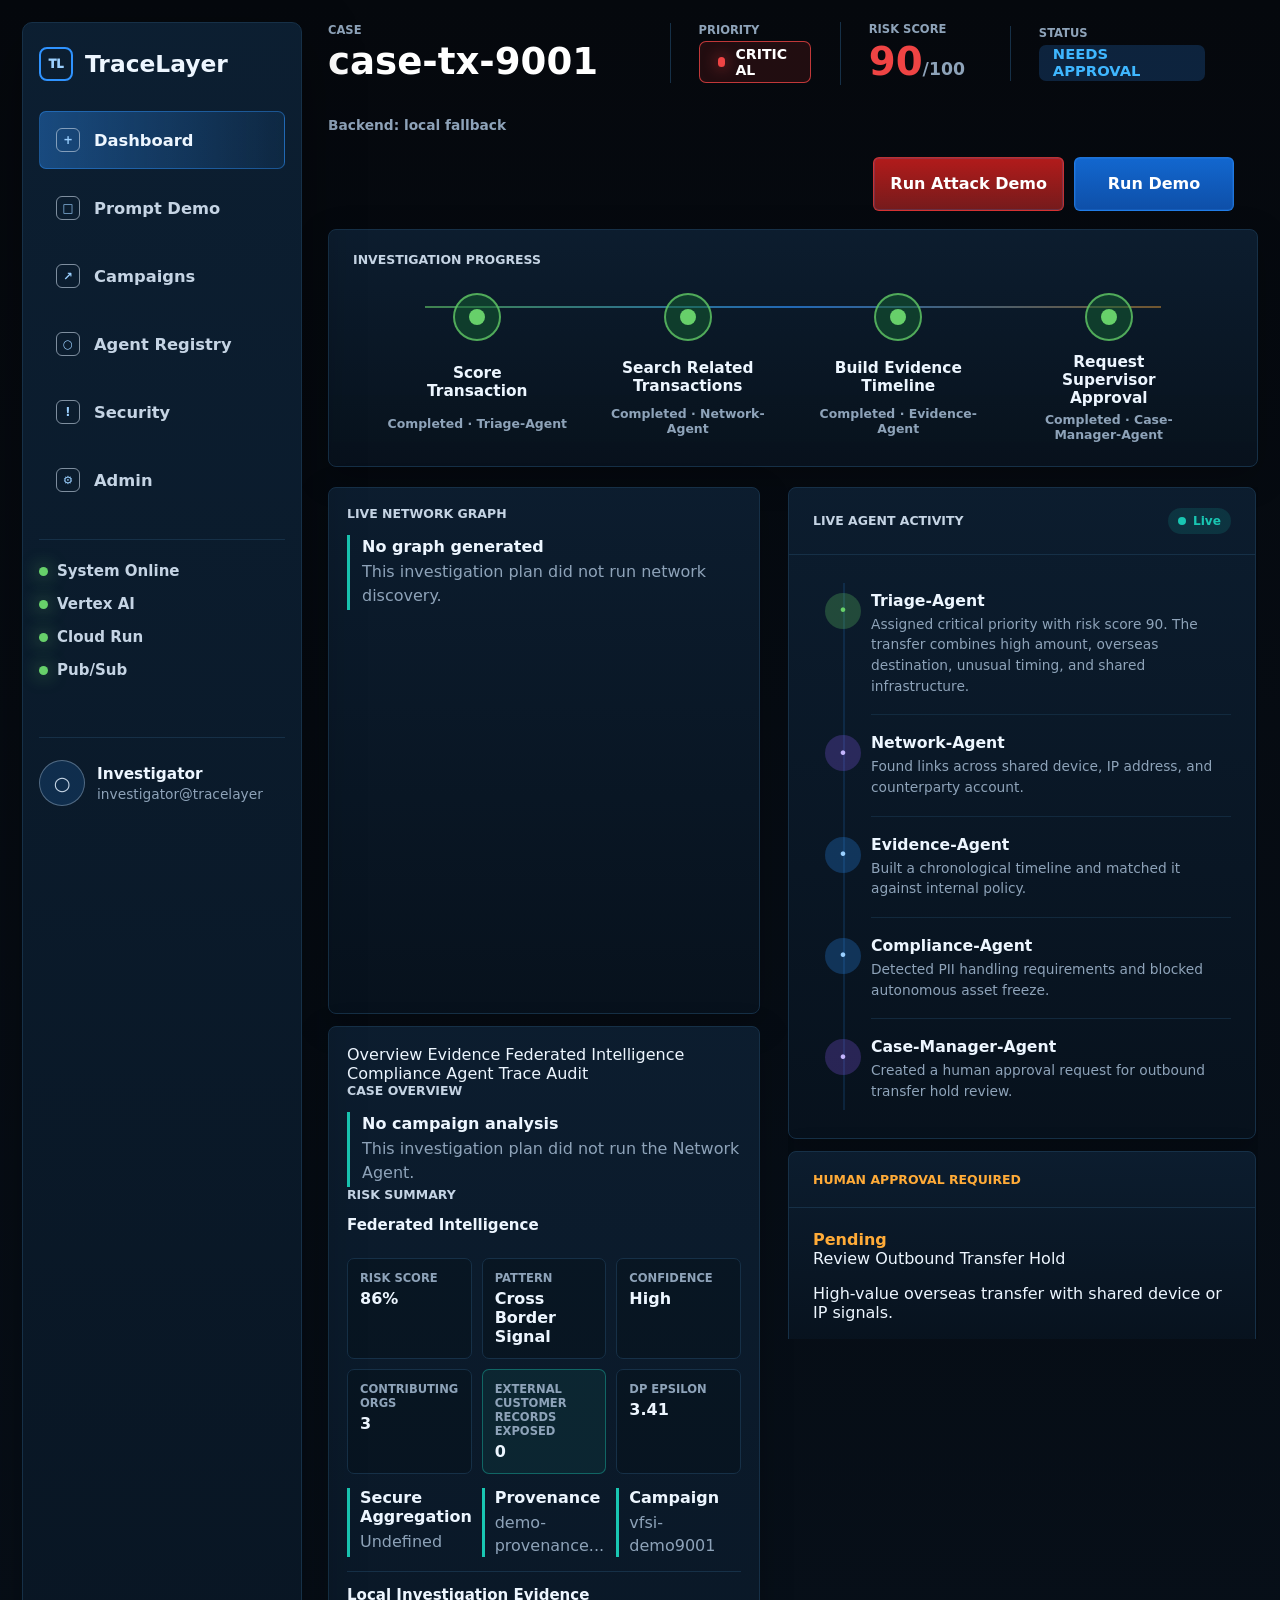
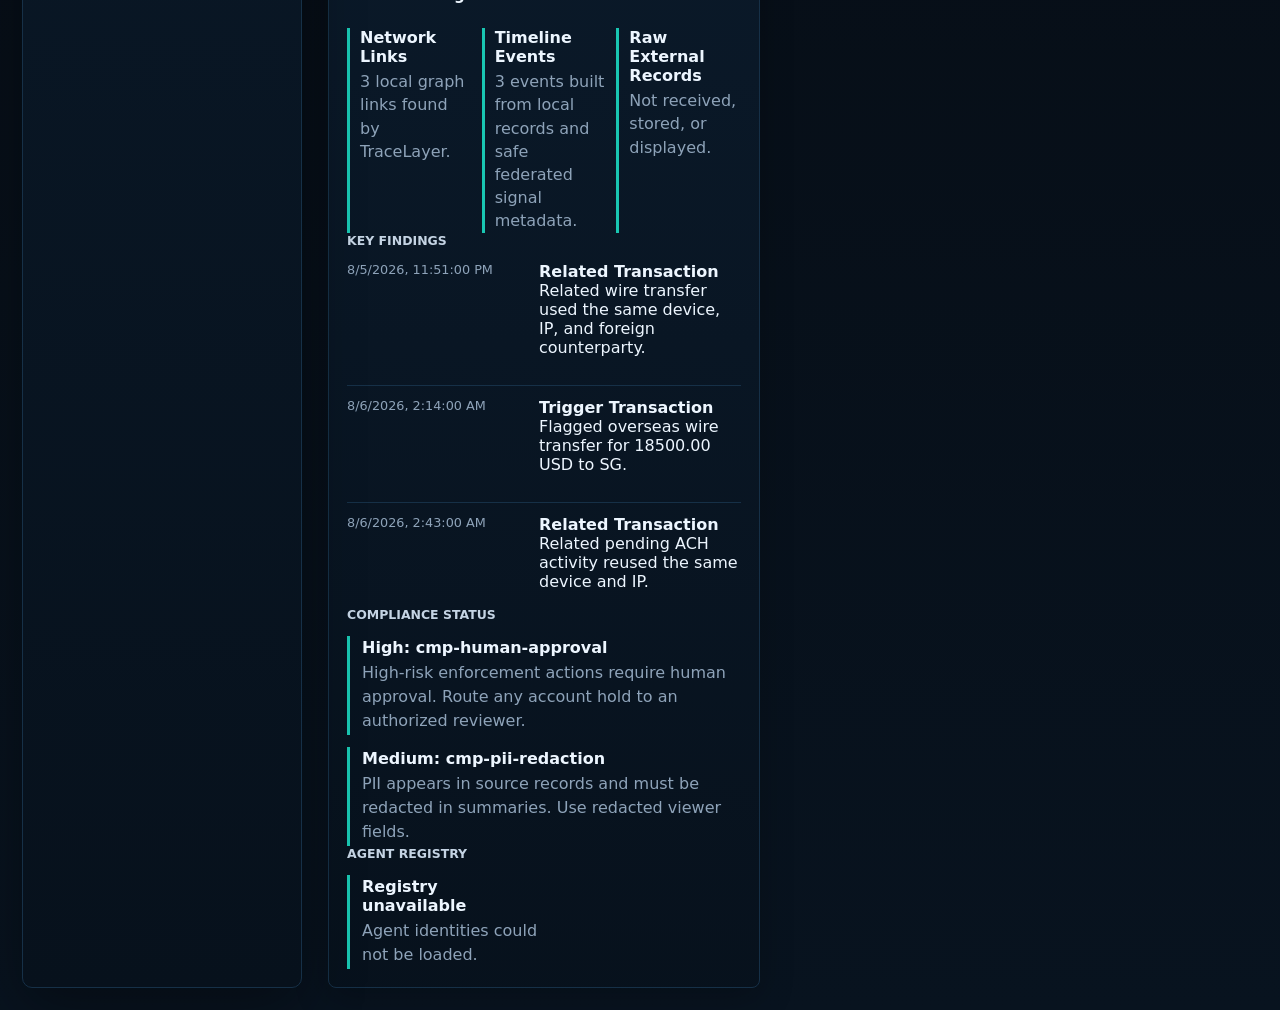
==== commit 7d3e8445: "Design changed" ====
--- a/apps/dashboard/index.html
+++ b/apps/dashboard/index.html
@@ -27,45 +27,47 @@
           <span>Cloud Run</span>
           <span>Pub/Sub</span>
         </div>
+        <div class="investigator-card" aria-label="Signed in investigator">
+          <span></span>
+          <div>
+            <strong>Investigator</strong>
+            <p>investigator@tracelayer</p>
+          </div>
+        </div>
       </aside>
 
       <section class="workspace">
-      <header class="topbar">
-        <div>
-          <p class="eyebrow">Fortified Enterprise Fleet</p>
-          <h1>TraceLayer</h1>
-          <p id="runtime-status" class="runtime-status">Backend: local fallback</p>
-        </div>
+      <header class="topbar dashboard-topbar">
+        <section class="case-strip dashboard-case-header" aria-label="Case summary">
+          <div>
+            <span>Case</span>
+            <strong id="case-id">case-tx-9001</strong>
+          </div>
+          <div>
+            <span>Priority</span>
+            <strong id="priority">Critical</strong>
+          </div>
+          <div>
+            <span>Risk Score</span>
+            <strong><span id="risk-score">90</span><em>/100</em></strong>
+          </div>
+          <div>
+            <span>Status</span>
+            <strong id="case-status">Needs approval</strong>
+          </div>
+          <div class="audit-header-cell">
+            <span>Audit</span>
+            <strong id="audit-tip">Verified</strong>
+          </div>
+        </section>
+        <p id="runtime-status" class="runtime-status top-runtime">Backend: local fallback</p>
         <nav class="header-actions" aria-label="Dashboard actions">
           <a class="button-link secondary" href="./admin.html">Admin</a>
           <button id="run-attack-demo" class="danger" type="button">Run Attack Demo</button>
           <button id="run-async-demo" class="secondary-action" type="button">Run Async Demo</button>
-          <button id="run-demo" type="button">Run Demo Case</button>
+          <button id="run-demo" type="button">Run Demo</button>
         </nav>
       </header>
-
-      <section class="case-strip" aria-label="Case summary">
-        <div>
-          <span>Case</span>
-          <strong id="case-id">case-tx-9001</strong>
-        </div>
-        <div>
-          <span>Status</span>
-          <strong id="case-status">Needs approval</strong>
-        </div>
-        <div>
-          <span>Risk</span>
-          <strong id="risk-score">90</strong>
-        </div>
-        <div>
-          <span>Priority</span>
-          <strong id="priority">Critical</strong>
-        </div>
-        <div>
-          <span>Audit</span>
-          <strong id="audit-tip">Verified</strong>
-        </div>
-      </section>
 
       <section class="panel progress-panel">
         <h2>Investigation Progress</h2>
@@ -79,31 +81,49 @@
             <div id="network-graph" class="network-graph"></div>
           </article>
 
-          <article class="panel wide">
-            <h2>Fraud Campaign Detection</h2>
-            <div id="campaign-detection" class="campaign-detection"></div>
-          </article>
-
-          <article class="panel wide">
-            <h2>Embedded Veritas Federation</h2>
-            <div id="federated-signal" class="federated"></div>
-          </article>
-
-          <article class="panel wide">
-            <h2>Evidence Timeline</h2>
-            <div id="timeline" class="timeline"></div>
-          </article>
-
-          <article class="panel wide">
-            <h2>Agent Registry</h2>
-            <div id="agent-registry" class="registry-grid"></div>
+          <article class="panel wide dashboard-tabs">
+            <nav class="tab-strip" aria-label="Case detail sections">
+              <span class="active">Overview</span>
+              <span>Evidence</span>
+              <span>Federated Intelligence</span>
+              <span>Compliance</span>
+              <span>Agent Trace</span>
+              <span>Audit</span>
+            </nav>
+            <div class="tab-card-grid">
+              <section class="tab-card">
+                <h2>Case Overview</h2>
+                <div id="campaign-detection" class="campaign-detection"></div>
+              </section>
+              <section class="tab-card">
+                <h2>Risk Summary</h2>
+                <div id="federated-signal" class="federated"></div>
+              </section>
+              <section class="tab-card">
+                <h2>Key Findings</h2>
+                <div id="timeline" class="timeline"></div>
+              </section>
+              <section class="tab-card">
+                <h2>Compliance Status</h2>
+                <div id="compliance" class="stack"></div>
+              </section>
+              <section class="tab-card wide-tab-card">
+                <h2>Agent Registry</h2>
+                <div id="agent-registry" class="registry-grid"></div>
+              </section>
+            </div>
           </article>
         </div>
 
         <aside class="right-rail">
-        <article class="panel">
-          <h2>Agent Findings</h2>
+        <article class="panel live-activity-panel">
+          <h2>Live Agent Activity <span class="live-pill">Live</span></h2>
           <div id="agent-findings" class="stack"></div>
+        </article>
+
+        <article class="panel approval-panel">
+          <h2>Human Approval Required</h2>
+          <div id="approval" class="approval"></div>
         </article>
 
         <article class="panel">
@@ -117,18 +137,8 @@
         </article>
 
         <article class="panel">
-          <h2>Compliance</h2>
-          <div id="compliance" class="stack"></div>
-        </article>
-
-        <article class="panel">
           <h2>Guardrails</h2>
           <div id="guardrails" class="stack"></div>
-        </article>
-
-        <article class="panel">
-          <h2>Human Approval</h2>
-          <div id="approval" class="approval"></div>
         </article>
 
         <article class="panel">
@@ -144,7 +154,7 @@
       </section>
       </section>
     </main>
-    <script src="./config.js?v=20260827-compact-graph"></script>
-    <script src="./app.js?v=20260827-compact-graph"></script>
+    <script src="./config.js?v=20260827-reference-console"></script>
+    <script src="./app.js?v=20260827-reference-console"></script>
   </body>
 </html>
--- a/apps/dashboard/styles.css
+++ b/apps/dashboard/styles.css
@@ -156,22 +156,22 @@
 
 .app-shell {
   display: grid;
-  grid-template-columns: 238px minmax(0, 1fr);
-  gap: 18px;
-  width: min(1840px, calc(100vw - 48px));
+  grid-template-columns: 280px minmax(0, 1fr);
+  gap: 26px;
+  width: min(1868px, calc(100vw - 44px));
   min-height: calc(100vh - 48px);
-  margin: 24px auto;
+  margin: 22px auto;
 }
 
 .sidebar {
   position: sticky;
-  top: 24px;
+  top: 22px;
   display: grid;
   min-height: calc(100vh - 48px);
   align-content: start;
-  gap: 28px;
+  gap: 30px;
   border: 1px solid var(--line);
-  border-radius: 8px;
+  border-radius: 10px;
   background:
     linear-gradient(180deg, rgba(12, 31, 50, 0.96), rgba(7, 17, 28, 0.96)),
     var(--shell);
@@ -182,9 +182,9 @@
 .brand {
   display: flex;
   align-items: center;
-  gap: 11px;
+  gap: 12px;
   color: var(--ink);
-  font-size: 1.38rem;
+  font-size: 1.46rem;
   font-weight: 850;
   text-decoration: none;
 }
@@ -203,31 +203,70 @@
 
 .side-nav {
   display: grid;
-  gap: 6px;
+  gap: 10px;
 }
 
 .side-nav a {
   display: flex;
-  min-height: 42px;
-  align-items: center;
+  min-height: 58px;
+  align-items: center;
+  gap: 14px;
   border: 1px solid transparent;
+  border-radius: 7px;
+  padding: 0 16px;
+  color: var(--soft);
+  font-size: 1.02rem;
+  font-weight: 780;
+  text-decoration: none;
+}
+
+.side-nav a::before {
+  display: inline-grid;
+  width: 22px;
+  height: 22px;
+  place-items: center;
+  border: 1px solid rgba(197, 212, 228, 0.62);
   border-radius: 6px;
-  padding: 0 12px;
-  color: var(--soft);
-  font-weight: 760;
-  text-decoration: none;
+  color: #9bd0ff;
+  font-size: 0.72rem;
+  font-weight: 900;
+  content: "";
+}
+
+.side-nav a:nth-child(1)::before {
+  content: "+";
+}
+
+.side-nav a:nth-child(2)::before {
+  content: "□";
+}
+
+.side-nav a:nth-child(3)::before {
+  content: "↗";
+}
+
+.side-nav a:nth-child(4)::before {
+  content: "○";
+}
+
+.side-nav a:nth-child(5)::before {
+  content: "!";
+}
+
+.side-nav a:nth-child(6)::before {
+  content: "⚙";
 }
 
 .side-nav a:hover,
 .side-nav a.active {
   border-color: rgba(47, 147, 255, 0.42);
-  background: linear-gradient(90deg, rgba(47, 147, 255, 0.27), rgba(47, 147, 255, 0.06));
+  background: linear-gradient(90deg, rgba(47, 147, 255, 0.38), rgba(47, 147, 255, 0.09));
   color: var(--ink);
 }
 
 .side-status {
   display: grid;
-  gap: 12px;
+  gap: 15px;
   border-top: 1px solid var(--line);
   margin-top: auto;
   padding-top: 22px;
@@ -238,7 +277,7 @@
   align-items: center;
   gap: 9px;
   color: var(--soft);
-  font-size: 0.9rem;
+  font-size: 0.94rem;
   font-weight: 700;
 }
 
@@ -251,6 +290,42 @@
   content: "";
 }
 
+.investigator-card {
+  display: flex;
+  align-items: center;
+  gap: 12px;
+  border-top: 1px solid var(--line);
+  margin-top: 28px;
+  padding-top: 22px;
+}
+
+.investigator-card > span {
+  display: inline-grid;
+  width: 46px;
+  height: 46px;
+  place-items: center;
+  border: 1px solid rgba(142, 163, 185, 0.52);
+  border-radius: 999px;
+  background: rgba(47, 147, 255, 0.16);
+}
+
+.investigator-card > span::before {
+  color: var(--soft);
+  font-size: 1.2rem;
+  content: "○";
+}
+
+.investigator-card strong {
+  display: block;
+  font-size: 0.96rem;
+}
+
+.investigator-card p {
+  margin: 3px 0 0;
+  color: var(--muted);
+  font-size: 0.86rem;
+}
+
 .workspace {
   min-width: 0;
 }
@@ -272,6 +347,20 @@
   justify-content: space-between;
   gap: 20px;
   margin-bottom: 18px;
+}
+
+.dashboard-topbar {
+  display: grid;
+  grid-template-columns: minmax(0, 1fr) auto;
+  align-items: center;
+  gap: 24px;
+  margin-bottom: 18px;
+}
+
+.top-runtime {
+  grid-column: 1 / -1;
+  margin-top: -10px;
+  font-size: 0.74rem;
 }
 
 .eyebrow {
@@ -298,6 +387,17 @@
   gap: 10px;
 }
 
+.dashboard-topbar .button-link,
+.dashboard-topbar #run-async-demo {
+  display: none;
+}
+
+.dashboard-topbar button {
+  min-width: 160px;
+  min-height: 54px;
+  font-size: 1rem;
+}
+
 .case-strip {
   display: grid;
   grid-template-columns: 1.65fr repeat(4, minmax(108px, 0.55fr));
@@ -309,10 +409,34 @@
   margin-bottom: 14px;
 }
 
+.dashboard-case-header {
+  grid-template-columns: 1.45fr 0.72fr 0.72fr 0.95fr 0;
+  align-items: center;
+  overflow: visible;
+  border: 0;
+  background: transparent;
+  margin-bottom: 0;
+}
+
 .case-strip div {
   min-width: 0;
   padding: 14px 16px;
   background: rgba(7, 17, 28, 0.78);
+}
+
+.dashboard-case-header div {
+  border-left: 1px solid var(--line);
+  background: transparent;
+  padding: 0 28px;
+}
+
+.dashboard-case-header div:first-child {
+  border-left: 0;
+  padding-left: 0;
+}
+
+.dashboard-case-header .audit-header-cell {
+  display: none;
 }
 
 .case-strip span,
@@ -332,6 +456,61 @@
   overflow-wrap: anywhere;
   font-size: 1.32rem;
   line-height: 1.15;
+}
+
+.dashboard-case-header #case-id {
+  color: white;
+  font-size: 2.32rem;
+  font-weight: 820;
+  letter-spacing: 0;
+}
+
+.dashboard-case-header #priority {
+  display: inline-flex;
+  min-height: 42px;
+  align-items: center;
+  border: 1px solid rgba(239, 68, 68, 0.78);
+  border-radius: 7px;
+  padding: 0 18px;
+  background: rgba(127, 29, 29, 0.24);
+  color: white;
+  font-size: 0.88rem;
+  font-weight: 900;
+  text-transform: uppercase;
+}
+
+.dashboard-case-header #priority::before {
+  width: 10px;
+  height: 10px;
+  border-radius: 999px;
+  margin-right: 10px;
+  background: var(--risk);
+  box-shadow: 0 0 15px rgba(239, 68, 68, 0.85);
+  content: "";
+}
+
+.dashboard-case-header #risk-score {
+  display: inline;
+  font-size: 2.42rem;
+}
+
+.dashboard-case-header strong em {
+  color: var(--muted);
+  font-size: 1.08rem;
+  font-style: normal;
+}
+
+.dashboard-case-header #case-status {
+  display: inline-flex;
+  min-height: 36px;
+  align-items: center;
+  border-radius: 7px;
+  padding: 0 14px;
+  background: rgba(47, 147, 255, 0.2);
+  color: #3fb7ff;
+  font-size: 0.92rem;
+  font-weight: 900;
+  text-transform: uppercase;
 }
 
 #risk-score {
@@ -358,38 +537,55 @@
 }
 
 .progress-panel {
-  margin-bottom: 14px;
+  margin-bottom: 20px;
+  padding: 22px 24px;
 }
 
 .progress-track {
-  display: grid;
-  grid-template-columns: repeat(auto-fit, minmax(136px, 1fr));
-  gap: 10px;
+  position: relative;
+  display: flex;
+  justify-content: space-between;
+  gap: 18px;
+  padding: 12px 28px 2px;
+}
+
+.progress-track::before {
+  position: absolute;
+  top: 25px;
+  right: 72px;
+  left: 72px;
+  height: 2px;
+  background: linear-gradient(90deg, rgba(103, 208, 106, 0.58), rgba(47, 147, 255, 0.65), rgba(255, 171, 56, 0.42));
+  content: "";
 }
 
 .progress-step {
   position: relative;
+  z-index: 1;
+  display: grid;
+  justify-items: center;
   min-width: 0;
-  border: 1px solid var(--line);
-  border-radius: 7px;
-  background: rgba(2, 8, 14, 0.34);
-  padding: 13px 12px;
+  flex: 1 1 0;
+  border: 0;
+  background: transparent;
+  padding: 0;
+  text-align: center;
 }
 
 .progress-step span {
   display: inline-grid;
-  width: 26px;
-  height: 26px;
+  width: 48px;
+  height: 48px;
   place-items: center;
-  border: 1px solid var(--line-strong);
+  border: 2px solid var(--line-strong);
   border-radius: 999px;
-  margin-bottom: 9px;
+  margin-bottom: 12px;
   background: rgba(11, 32, 51, 0.9);
 }
 
 .progress-step span::after {
-  width: 9px;
-  height: 9px;
+  width: 16px;
+  height: 16px;
   border-radius: 999px;
   background: var(--muted);
   content: "";
@@ -415,19 +611,22 @@
 .progress-step strong {
   display: block;
   overflow-wrap: anywhere;
-  font-size: 0.92rem;
+  max-width: 140px;
+  font-size: 0.96rem;
+  line-height: 1.18;
 }
 
 .progress-step p {
   margin: 5px 0 0;
   color: var(--muted);
   font-size: 0.78rem;
+  font-weight: 750;
 }
 
 .dashboard-grid {
   display: grid;
-  grid-template-columns: minmax(0, 1fr) minmax(330px, 0.34fr);
-  gap: 16px;
+  grid-template-columns: minmax(0, 1fr) 470px;
+  gap: 28px;
   align-items: start;
 }
 
@@ -452,6 +651,119 @@
   max-height: calc(100vh - 48px);
   overflow: auto;
   padding-right: 2px;
+}
+
+.live-activity-panel {
+  min-height: 610px;
+  padding: 0;
+}
+
+.live-activity-panel h2,
+.approval-panel h2 {
+  display: flex;
+  align-items: center;
+  justify-content: space-between;
+  border-bottom: 1px solid var(--line);
+  margin: 0;
+  padding: 20px 24px;
+}
+
+.live-pill {
+  display: inline-flex;
+  min-height: 26px;
+  align-items: center;
+  border-radius: 999px;
+  padding: 0 10px;
+  background: rgba(25, 198, 178, 0.14);
+  color: var(--accent-2);
+  font-size: 0.76rem;
+  font-weight: 900;
+  text-transform: none;
+}
+
+.live-pill::before {
+  width: 8px;
+  height: 8px;
+  border-radius: 999px;
+  margin-right: 7px;
+  background: var(--accent-2);
+  content: "";
+}
+
+.live-activity-panel .stack {
+  position: relative;
+  gap: 0;
+  padding: 18px 24px 18px 82px;
+}
+
+.live-activity-panel .stack::before {
+  position: absolute;
+  top: 28px;
+  bottom: 28px;
+  left: 54px;
+  width: 2px;
+  background: rgba(47, 147, 255, 0.14);
+  content: "";
+}
+
+.live-activity-panel .item {
+  position: relative;
+  border-top: 1px solid rgba(22, 48, 71, 0.75);
+  border-left: 0;
+  padding: 18px 0 18px 0;
+}
+
+.live-activity-panel .item:first-child {
+  border-top: 0;
+}
+
+.live-activity-panel .item::before {
+  position: absolute;
+  top: 20px;
+  left: -46px;
+  display: grid;
+  width: 36px;
+  height: 36px;
+  place-items: center;
+  border-radius: 999px;
+  background: rgba(47, 147, 255, 0.25);
+  color: #9bd0ff;
+  content: "•";
+}
+
+.live-activity-panel .item:nth-child(1)::before {
+  background: rgba(103, 208, 106, 0.26);
+  color: var(--success);
+}
+
+.live-activity-panel .item:nth-child(2)::before,
+.live-activity-panel .item:nth-child(5)::before,
+.live-activity-panel .item:nth-child(6)::before {
+  background: rgba(139, 92, 246, 0.25);
+  color: #c4b5fd;
+}
+
+.live-activity-panel .item strong {
+  font-size: 0.98rem;
+}
+
+.live-activity-panel .item p {
+  font-size: 0.86rem;
+}
+
+.approval-panel {
+  padding: 0;
+}
+
+.approval-panel h2 {
+  color: var(--warning);
+}
+
+.approval-panel .approval {
+  border: 0;
+  border-radius: 0 0 8px 8px;
+  background: transparent;
+  padding: 22px 24px;
 }
 
 .item {
@@ -591,7 +903,7 @@
 }
 
 .network-graph {
-  min-height: 430px;
+  min-height: 460px;
 }
 
 .network-graph-stage {
@@ -702,6 +1014,268 @@
 
 .legend-dot.entity {
   background: var(--purple);
+}
+
+.fraud-map {
+  position: relative;
+  min-height: 405px;
+  overflow: hidden;
+  border: 1px solid rgba(47, 147, 255, 0.14);
+  border-radius: 8px;
+  background:
+    linear-gradient(90deg, rgba(47, 147, 255, 0.035) 1px, transparent 1px),
+    linear-gradient(rgba(47, 147, 255, 0.035) 1px, transparent 1px),
+    #06101b;
+  background-size: 44px 44px;
+}
+
+.fraud-map::before {
+  position: absolute;
+  inset: 0;
+  background: linear-gradient(90deg, transparent 0%, rgba(47, 147, 255, 0.06) 48%, transparent 100%);
+  pointer-events: none;
+  content: "";
+}
+
+.fraud-map-legend {
+  position: absolute;
+  z-index: 4;
+  top: 24px;
+  right: 28px;
+  display: grid;
+  grid-template-columns: repeat(3, auto);
+  gap: 12px 22px;
+  color: var(--soft);
+  font-size: 0.78rem;
+  font-weight: 800;
+}
+
+.fraud-map-legend span {
+  display: inline-flex;
+  align-items: center;
+  gap: 8px;
+}
+
+.legend-dot.account {
+  background: #2f93ff;
+}
+
+.legend-dot.device {
+  background: #67d06a;
+}
+
+.legend-dot.merchant {
+  background: #ffab38;
+}
+
+.legend-dot.exchange {
+  background: #8b5cf6;
+}
+
+.legend-line {
+  display: inline-block;
+  width: 28px;
+  height: 0;
+  border-top: 2px solid rgba(197, 212, 228, 0.5);
+}
+
+.legend-line.shared {
+  border-top-style: dashed;
+}
+
+.fraud-map-lines {
+  position: absolute;
+  inset: 0;
+  z-index: 1;
+  width: 100%;
+  height: 100%;
+}
+
+.map-line {
+  stroke: rgba(197, 212, 228, 0.42);
+  stroke-linecap: round;
+  stroke-width: 2.3;
+}
+
+.map-line.shared {
+  stroke-dasharray: 5 7;
+  stroke: rgba(142, 163, 185, 0.58);
+}
+
+.fraud-node {
+  position: absolute;
+  z-index: 3;
+  display: grid;
+  justify-items: center;
+  gap: 4px;
+  width: 126px;
+  border: 0;
+  padding: 0;
+  background: transparent;
+  box-shadow: none;
+  color: var(--ink);
+  text-align: center;
+}
+
+.fraud-node:hover {
+  background: transparent;
+  transform: translateY(-2px);
+}
+
+.node-bubble {
+  position: relative;
+  display: grid;
+  width: 72px;
+  height: 72px;
+  place-items: center;
+  border: 2px solid rgba(47, 147, 255, 0.86);
+  border-radius: 999px;
+  background: rgba(14, 79, 168, 0.72);
+  box-shadow:
+    0 0 0 7px rgba(47, 147, 255, 0.13),
+    0 0 32px rgba(47, 147, 255, 0.32);
+}
+
+.node-bubble::before {
+  width: 25px;
+  height: 25px;
+  border-radius: 999px 999px 45% 45%;
+  background: #9bd0ff;
+  clip-path: polygon(50% 0, 68% 32%, 100% 32%, 76% 54%, 84% 100%, 50% 76%, 16% 100%, 24% 54%, 0 32%, 32% 32%);
+  content: "";
+}
+
+.fraud-node.device .node-bubble {
+  border-color: rgba(103, 208, 106, 0.9);
+  background: rgba(22, 101, 52, 0.72);
+  box-shadow:
+    0 0 0 7px rgba(103, 208, 106, 0.13),
+    0 0 32px rgba(103, 208, 106, 0.26);
+}
+
+.fraud-node.device .node-bubble::before {
+  width: 20px;
+  height: 34px;
+  border-radius: 5px;
+  background: transparent;
+  border: 3px solid #a7f3a4;
+  clip-path: none;
+}
+
+.fraud-node.merchant .node-bubble {
+  border-color: rgba(255, 171, 56, 0.9);
+  background: rgba(146, 87, 13, 0.72);
+  box-shadow:
+    0 0 0 7px rgba(255, 171, 56, 0.13),
+    0 0 32px rgba(255, 171, 56, 0.22);
+}
+
+.fraud-node.merchant .node-bubble::before {
+  width: 34px;
+  height: 26px;
+  border-radius: 4px 4px 10px 10px;
+  background: #ffd08a;
+  clip-path: polygon(0 0, 72% 0, 100% 38%, 82% 38%, 66% 100%, 12% 100%);
+}
+
+.fraud-node.exchange .node-bubble {
+  border-color: rgba(139, 92, 246, 0.9);
+  background: rgba(76, 29, 149, 0.72);
+  box-shadow:
+    0 0 0 7px rgba(139, 92, 246, 0.14),
+    0 0 32px rgba(139, 92, 246, 0.27);
+}
+
+.fraud-node.exchange .node-bubble::before {
+  width: 32px;
+  height: 30px;
+  border-radius: 3px;
+  background: #c4b5fd;
+  clip-path: polygon(0 100%, 0 66%, 18% 66%, 18% 100%, 34% 100%, 34% 45%, 52% 45%, 52% 100%, 68% 100%, 68% 22%, 86% 22%, 86% 100%);
+}
+
+.fraud-node strong {
+  margin-top: 4px;
+  font-size: 1.03rem;
+  line-height: 1.1;
+}
+
+.fraud-node small {
+  color: var(--soft);
+  font-size: 0.8rem;
+  font-weight: 650;
+}
+
+.fraud-node em {
+  display: inline-flex;
+  min-height: 24px;
+  align-items: center;
+  border-radius: 5px;
+  padding: 0 8px;
+  background: rgba(127, 29, 29, 0.74);
+  color: #ff5d55;
+  font-size: 0.8rem;
+  font-style: normal;
+  font-weight: 900;
+  text-transform: uppercase;
+}
+
+.fraud-node em.medium {
+  background: transparent;
+  color: #3fb7ff;
+  text-transform: none;
+}
+
+.account-a {
+  left: 4%;
+  top: 42%;
+}
+
+.device-x {
+  left: 18%;
+  top: 39%;
+}
+
+.account-b {
+  left: 33%;
+  top: 13%;
+}
+
+.account-d {
+  left: 33%;
+  top: 67%;
+}
+
+.account-c {
+  left: 47%;
+  top: 40%;
+}
+
+.merchant-y {
+  left: 67%;
+  top: 41%;
+}
+
+.exchange-z {
+  left: 83%;
+  top: 41%;
+}
+
+.fraud-map-controls {
+  position: absolute;
+  right: 22px;
+  bottom: 18px;
+  z-index: 5;
+  display: flex;
+  gap: 10px;
+}
+
+.fraud-map-controls button {
+  width: 48px;
+  min-width: 0;
+  min-height: 40px;
+  padding: 0;
+  color: var(--soft);
 }
 
 .campaign-card {
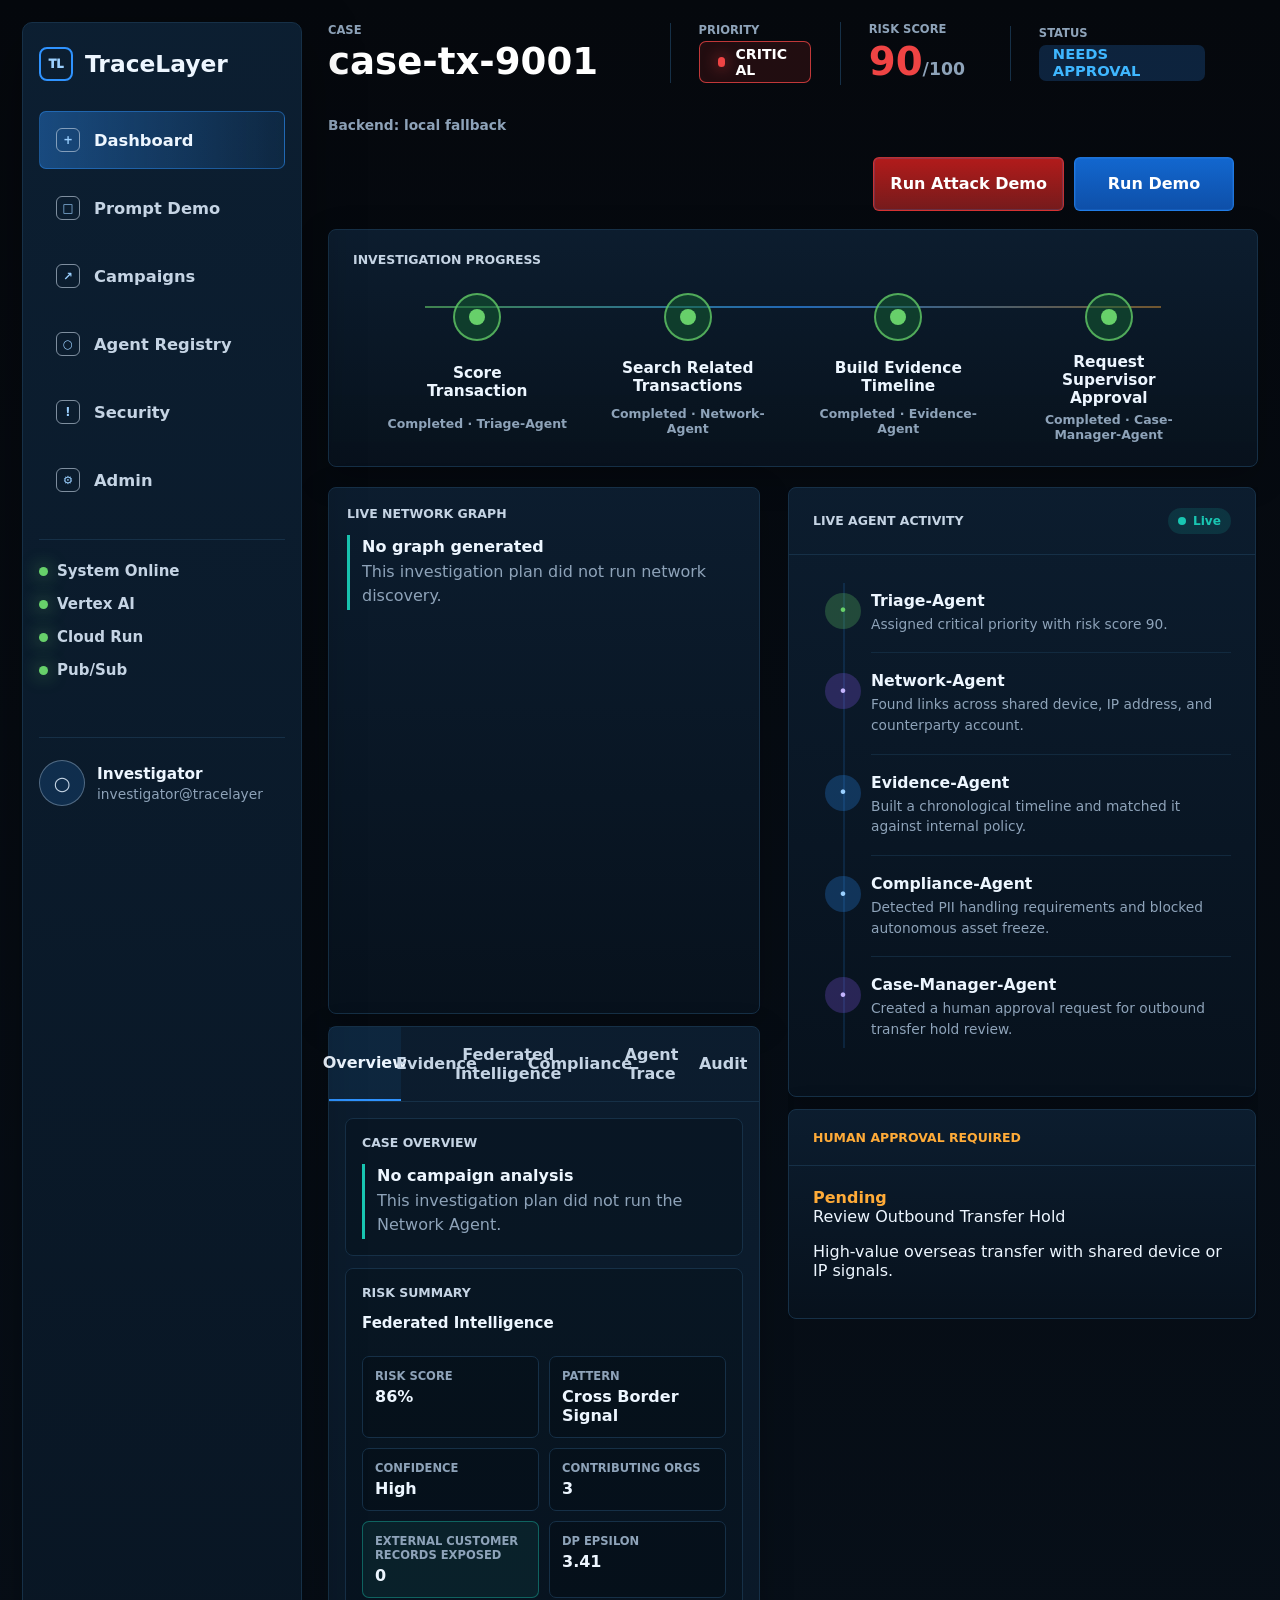
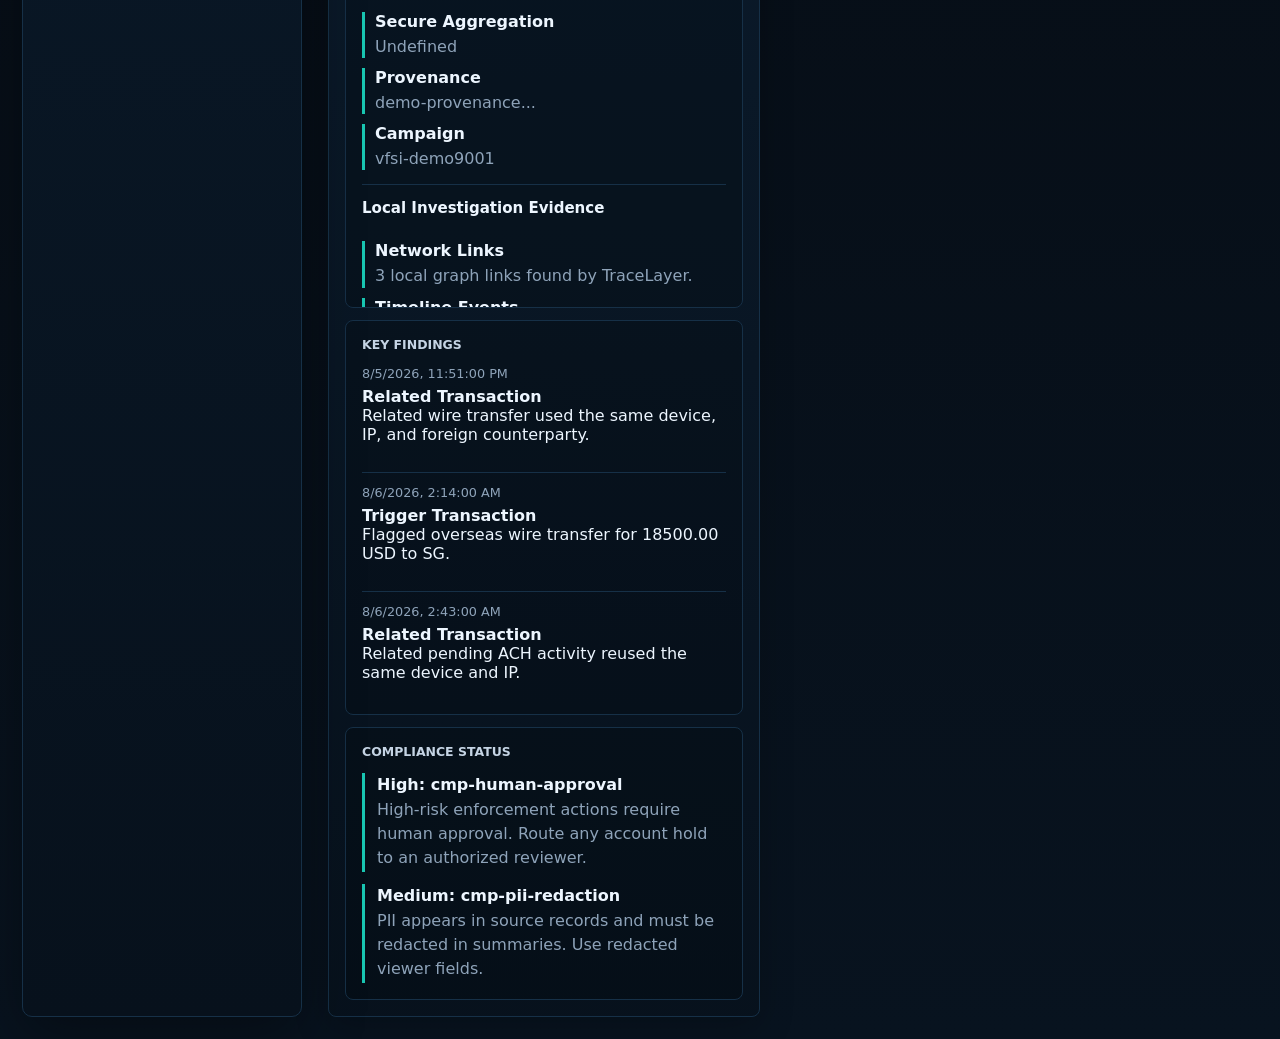
==== commit 66aec3ec: "Polish dashboard graph and activate case tabs" ====
--- a/apps/dashboard/index.html
+++ b/apps/dashboard/index.html
@@ -4,7 +4,7 @@
     <meta charset="utf-8" />
     <meta name="viewport" content="width=device-width, initial-scale=1" />
     <title>TraceLayer Dashboard</title>
-    <link rel="stylesheet" href="./styles.css?v=20260827-compact-graph" />
+    <link rel="stylesheet" href="./styles.css?v=20260827-active-tabs" />
   </head>
   <body class="app-body">
     <main class="app-shell">
@@ -82,36 +82,95 @@
           </article>
 
           <article class="panel wide dashboard-tabs">
-            <nav class="tab-strip" aria-label="Case detail sections">
-              <span class="active">Overview</span>
-              <span>Evidence</span>
-              <span>Federated Intelligence</span>
-              <span>Compliance</span>
-              <span>Agent Trace</span>
-              <span>Audit</span>
+            <nav class="tab-strip" aria-label="Case detail sections" role="tablist">
+              <button class="active" type="button" role="tab" aria-selected="true" data-tab="overview">Overview</button>
+              <button type="button" role="tab" aria-selected="false" data-tab="evidence">Evidence</button>
+              <button type="button" role="tab" aria-selected="false" data-tab="federated">Federated Intelligence</button>
+              <button type="button" role="tab" aria-selected="false" data-tab="compliance">Compliance</button>
+              <button type="button" role="tab" aria-selected="false" data-tab="agent-trace">Agent Trace</button>
+              <button type="button" role="tab" aria-selected="false" data-tab="audit">Audit</button>
             </nav>
-            <div class="tab-card-grid">
-              <section class="tab-card">
-                <h2>Case Overview</h2>
-                <div id="campaign-detection" class="campaign-detection"></div>
-              </section>
-              <section class="tab-card">
-                <h2>Risk Summary</h2>
-                <div id="federated-signal" class="federated"></div>
-              </section>
-              <section class="tab-card">
-                <h2>Key Findings</h2>
-                <div id="timeline" class="timeline"></div>
-              </section>
-              <section class="tab-card">
-                <h2>Compliance Status</h2>
-                <div id="compliance" class="stack"></div>
-              </section>
-              <section class="tab-card wide-tab-card">
-                <h2>Agent Registry</h2>
-                <div id="agent-registry" class="registry-grid"></div>
-              </section>
-            </div>
+            <section class="tab-panel active" role="tabpanel" data-tab-panel="overview">
+              <div class="tab-card-grid">
+                <section class="tab-card">
+                  <h2>Case Overview</h2>
+                  <div id="campaign-detection" class="campaign-detection"></div>
+                </section>
+                <section class="tab-card">
+                  <h2>Risk Summary</h2>
+                  <div id="federated-signal" class="federated"></div>
+                </section>
+                <section class="tab-card">
+                  <h2>Key Findings</h2>
+                  <div id="timeline" class="timeline"></div>
+                </section>
+                <section class="tab-card">
+                  <h2>Compliance Status</h2>
+                  <div id="compliance" class="stack"></div>
+                </section>
+              </div>
+            </section>
+            <section class="tab-panel" role="tabpanel" data-tab-panel="evidence" hidden>
+              <div class="tab-card-grid">
+                <section class="tab-card">
+                  <h2>Evidence Timeline</h2>
+                  <div id="evidence-tab-timeline" class="timeline"></div>
+                </section>
+                <section class="tab-card">
+                  <h2>Network Links</h2>
+                  <div id="network-links" class="stack"></div>
+                </section>
+              </div>
+            </section>
+            <section class="tab-panel" role="tabpanel" data-tab-panel="federated" hidden>
+              <div class="tab-card-grid">
+                <section class="tab-card wide-tab-card">
+                  <h2>Federated Intelligence Detail</h2>
+                  <div id="federated-detail" class="federated"></div>
+                </section>
+              </div>
+            </section>
+            <section class="tab-panel" role="tabpanel" data-tab-panel="compliance" hidden>
+              <div class="tab-card-grid">
+                <section class="tab-card">
+                  <h2>Compliance Findings</h2>
+                  <div id="compliance-detail" class="stack"></div>
+                </section>
+                <section class="tab-card">
+                  <h2>Guardrails</h2>
+                  <div id="guardrails" class="stack"></div>
+                </section>
+              </div>
+            </section>
+            <section class="tab-panel" role="tabpanel" data-tab-panel="agent-trace" hidden>
+              <div class="tab-card-grid">
+                <section class="tab-card">
+                  <h2>Investigation Plan</h2>
+                  <div id="investigation-plan" class="stack"></div>
+                </section>
+                <section class="tab-card wide-tab-card">
+                  <h2>Agent Registry</h2>
+                  <div id="agent-registry" class="registry-grid"></div>
+                </section>
+              </div>
+            </section>
+            <section class="tab-panel" role="tabpanel" data-tab-panel="audit" hidden>
+              <div class="tab-card-grid">
+                <section class="tab-card">
+                  <h2>Async Job</h2>
+                  <div id="async-job" class="stack">
+                    <div class="item">
+                      <strong>No job queued</strong>
+                      <p>Async investigation status will appear here.</p>
+                    </div>
+                  </div>
+                </section>
+                <section class="tab-card">
+                  <h2>Audit Summary</h2>
+                  <div id="audit-summary" class="stack"></div>
+                </section>
+              </div>
+            </section>
           </article>
         </div>
 
@@ -125,36 +184,11 @@
           <h2>Human Approval Required</h2>
           <div id="approval" class="approval"></div>
         </article>
-
-        <article class="panel">
-          <h2>Agent-generated Investigation Plan</h2>
-          <div id="investigation-plan" class="stack"></div>
-        </article>
-
-        <article class="panel">
-          <h2>Network Links</h2>
-          <div id="network-links" class="stack"></div>
-        </article>
-
-        <article class="panel">
-          <h2>Guardrails</h2>
-          <div id="guardrails" class="stack"></div>
-        </article>
-
-        <article class="panel">
-          <h2>Async Job</h2>
-          <div id="async-job" class="stack">
-            <div class="item">
-              <strong>No job queued</strong>
-              <p>Async investigation status will appear here.</p>
-            </div>
-          </div>
-        </article>
         </aside>
       </section>
       </section>
     </main>
-    <script src="./config.js?v=20260827-reference-console"></script>
-    <script src="./app.js?v=20260827-reference-console"></script>
+    <script src="./config.js?v=20260827-active-tabs"></script>
+    <script src="./app.js?v=20260827-active-tabs"></script>
   </body>
 </html>
--- a/apps/dashboard/styles.css
+++ b/apps/dashboard/styles.css
@@ -774,7 +774,8 @@
 .item strong {
   display: block;
   margin-bottom: 4px;
-  overflow-wrap: anywhere;
+  overflow-wrap: break-word;
+  word-break: normal;
 }
 
 .item p,
@@ -782,7 +783,8 @@
   margin: 0;
   color: var(--muted);
   line-height: 1.5;
-  overflow-wrap: anywhere;
+  overflow-wrap: break-word;
+  word-break: normal;
 }
 
 .timeline {
@@ -792,8 +794,8 @@
 
 .event {
   display: grid;
-  grid-template-columns: 180px minmax(0, 1fr);
-  gap: 12px;
+  grid-template-columns: 1fr;
+  gap: 6px;
   border-top: 1px solid var(--line);
   padding-top: 12px;
 }
@@ -829,7 +831,7 @@
 
 .metric-grid {
   display: grid;
-  grid-template-columns: repeat(3, minmax(0, 1fr));
+  grid-template-columns: repeat(auto-fit, minmax(150px, 1fr));
   gap: 10px;
 }
 
@@ -847,7 +849,8 @@
 .summary-item strong,
 .campaign-metrics strong {
   display: block;
-  overflow-wrap: anywhere;
+  overflow-wrap: break-word;
+  word-break: normal;
 }
 
 .privacy-metric {
@@ -857,7 +860,7 @@
 
 .privacy-list {
   display: grid;
-  grid-template-columns: repeat(3, minmax(0, 1fr));
+  grid-template-columns: repeat(auto-fit, minmax(180px, 1fr));
   gap: 10px;
 }
 
@@ -907,16 +910,14 @@
 }
 
 .network-graph-stage {
-  display: grid;
-  grid-template-columns: minmax(0, 1fr) minmax(210px, 0.28fr);
-  gap: 14px;
-  align-items: stretch;
+  position: relative;
+  min-height: 520px;
 }
 
 .network-graph-viewport {
   position: relative;
   width: 100%;
-  min-height: 390px;
+  min-height: 520px;
   overflow: hidden;
   border: 1px solid rgba(47, 147, 255, 0.12);
   border-radius: 8px;
@@ -950,12 +951,21 @@
 }
 
 .graph-selection {
+  position: absolute;
+  z-index: 4;
+  left: 18px;
+  bottom: 18px;
   display: grid;
   align-content: start;
   gap: 6px;
+  width: min(280px, calc(100% - 220px));
   min-width: 0;
+  border: 1px solid rgba(47, 147, 255, 0.22);
   border-left: 3px solid var(--accent);
-  padding: 4px 0 4px 12px;
+  border-radius: 8px;
+  padding: 12px 14px;
+  background: rgba(4, 15, 26, 0.78);
+  backdrop-filter: blur(8px);
 }
 
 .graph-selection span {
@@ -977,13 +987,17 @@
 }
 
 .graph-legend {
-  display: flex;
-  flex-wrap: wrap;
-  gap: 10px 14px;
+  position: absolute;
+  z-index: 4;
+  top: 24px;
+  right: 28px;
+  display: grid;
+  grid-template-columns: repeat(3, auto);
+  gap: 12px 22px;
   align-items: center;
-  margin-top: 12px;
-  color: var(--muted);
-  font-size: 0.8rem;
+  margin-top: 0;
+  color: var(--soft);
+  font-size: 0.78rem;
   font-weight: 800;
 }
 
@@ -1018,7 +1032,7 @@
 
 .fraud-map {
   position: relative;
-  min-height: 405px;
+  min-height: 460px;
   overflow: hidden;
   border: 1px solid rgba(47, 147, 255, 0.14);
   border-radius: 8px;
@@ -1091,6 +1105,14 @@
   height: 100%;
 }
 
+.fraud-map-svg {
+  position: absolute;
+  inset: 0;
+  z-index: 2;
+  width: 100%;
+  height: 100%;
+}
+
 .map-line {
   stroke: rgba(197, 212, 228, 0.42);
   stroke-linecap: round;
@@ -1100,6 +1122,110 @@
 .map-line.shared {
   stroke-dasharray: 5 7;
   stroke: rgba(142, 163, 185, 0.58);
+}
+
+.map-node {
+  cursor: pointer;
+  outline: none;
+}
+
+.map-node-glow {
+  fill: rgba(47, 147, 255, 0.14);
+}
+
+.map-node-bubble {
+  fill: rgba(14, 79, 168, 0.78);
+  stroke: #2f93ff;
+  stroke-width: 3;
+}
+
+.map-node.device .map-node-glow {
+  fill: rgba(103, 208, 106, 0.13);
+}
+
+.map-node.device .map-node-bubble {
+  fill: rgba(22, 101, 52, 0.78);
+  stroke: #67d06a;
+}
+
+.map-node.merchant .map-node-glow {
+  fill: rgba(255, 171, 56, 0.14);
+}
+
+.map-node.merchant .map-node-bubble {
+  fill: rgba(146, 87, 13, 0.78);
+  stroke: #ffab38;
+}
+
+.map-node.exchange .map-node-glow {
+  fill: rgba(139, 92, 246, 0.15);
+}
+
+.map-node.exchange .map-node-bubble {
+  fill: rgba(76, 29, 149, 0.78);
+  stroke: #8b5cf6;
+}
+
+.map-icon {
+  fill: none;
+  stroke: #c8e2ff;
+  stroke-linecap: round;
+  stroke-linejoin: round;
+  stroke-width: 4;
+}
+
+.map-icon.filled {
+  fill: #c8e2ff;
+  stroke: none;
+}
+
+.map-node.device .map-icon {
+  stroke: #b8f7b4;
+}
+
+.map-node.merchant .map-icon.filled {
+  fill: #ffd08a;
+}
+
+.map-node.exchange .map-icon,
+.map-node.exchange .map-icon.filled {
+  fill: #c4b5fd;
+  stroke: #c4b5fd;
+}
+
+.map-node-label,
+.map-node-detail,
+.map-node-risk {
+  text-anchor: middle;
+  paint-order: stroke;
+  stroke: rgba(6, 16, 27, 0.92);
+  stroke-width: 5px;
+}
+
+.map-node-label {
+  fill: var(--ink);
+  font-size: 24px;
+  font-weight: 900;
+}
+
+.map-node-detail {
+  fill: var(--soft);
+  font-size: 18px;
+  font-weight: 800;
+}
+
+.map-node-risk {
+  fill: #ff5d55;
+  font-size: 19px;
+  font-weight: 900;
+  text-transform: uppercase;
+}
+
+.map-node.medium-risk .map-node-risk,
+.map-node.low-risk .map-node-risk,
+.map-node.shared-signal .map-node-risk {
+  fill: #3fb7ff;
+  text-transform: none;
 }
 
 .fraud-node {
@@ -1317,8 +1443,81 @@
 
 .campaign-metrics {
   display: grid;
-  grid-template-columns: repeat(4, minmax(0, 1fr));
+  grid-template-columns: repeat(auto-fit, minmax(130px, 1fr));
   gap: 10px;
+}
+
+.dashboard-tabs {
+  padding: 0;
+}
+
+.tab-strip {
+  display: grid;
+  grid-template-columns: repeat(6, minmax(0, 1fr));
+  border-bottom: 1px solid var(--line);
+}
+
+.tab-strip button {
+  min-width: 0;
+  border: 0;
+  border-radius: 0;
+  padding: 18px 16px;
+  background: transparent;
+  color: var(--soft);
+  box-shadow: none;
+  cursor: pointer;
+  font-weight: 800;
+  text-align: center;
+}
+
+.tab-strip button:hover,
+.tab-strip button:focus-visible {
+  background: rgba(47, 147, 255, 0.06);
+  color: var(--ink);
+  outline: none;
+}
+
+.tab-strip button.active {
+  border-bottom: 2px solid var(--accent);
+  background: rgba(47, 147, 255, 0.08);
+  color: var(--ink);
+}
+
+.tab-panel[hidden] {
+  display: none;
+}
+
+.tab-panel.active {
+  display: block;
+}
+
+.tab-card-grid {
+  display: grid;
+  grid-template-columns: repeat(auto-fit, minmax(300px, 1fr));
+  gap: 12px;
+  padding: 16px;
+}
+
+.tab-card {
+  display: grid;
+  align-content: start;
+  gap: 12px;
+  min-width: 0;
+  max-height: 640px;
+  overflow: auto;
+  border: 1px solid var(--line);
+  border-radius: 8px;
+  background: rgba(2, 8, 14, 0.28);
+  padding: 16px;
+}
+
+.tab-card h2 {
+  margin-bottom: 2px;
+}
+
+.wide-tab-card {
+  grid-column: 1 / -1;
+  max-height: none;
 }
 
 .registry-grid {
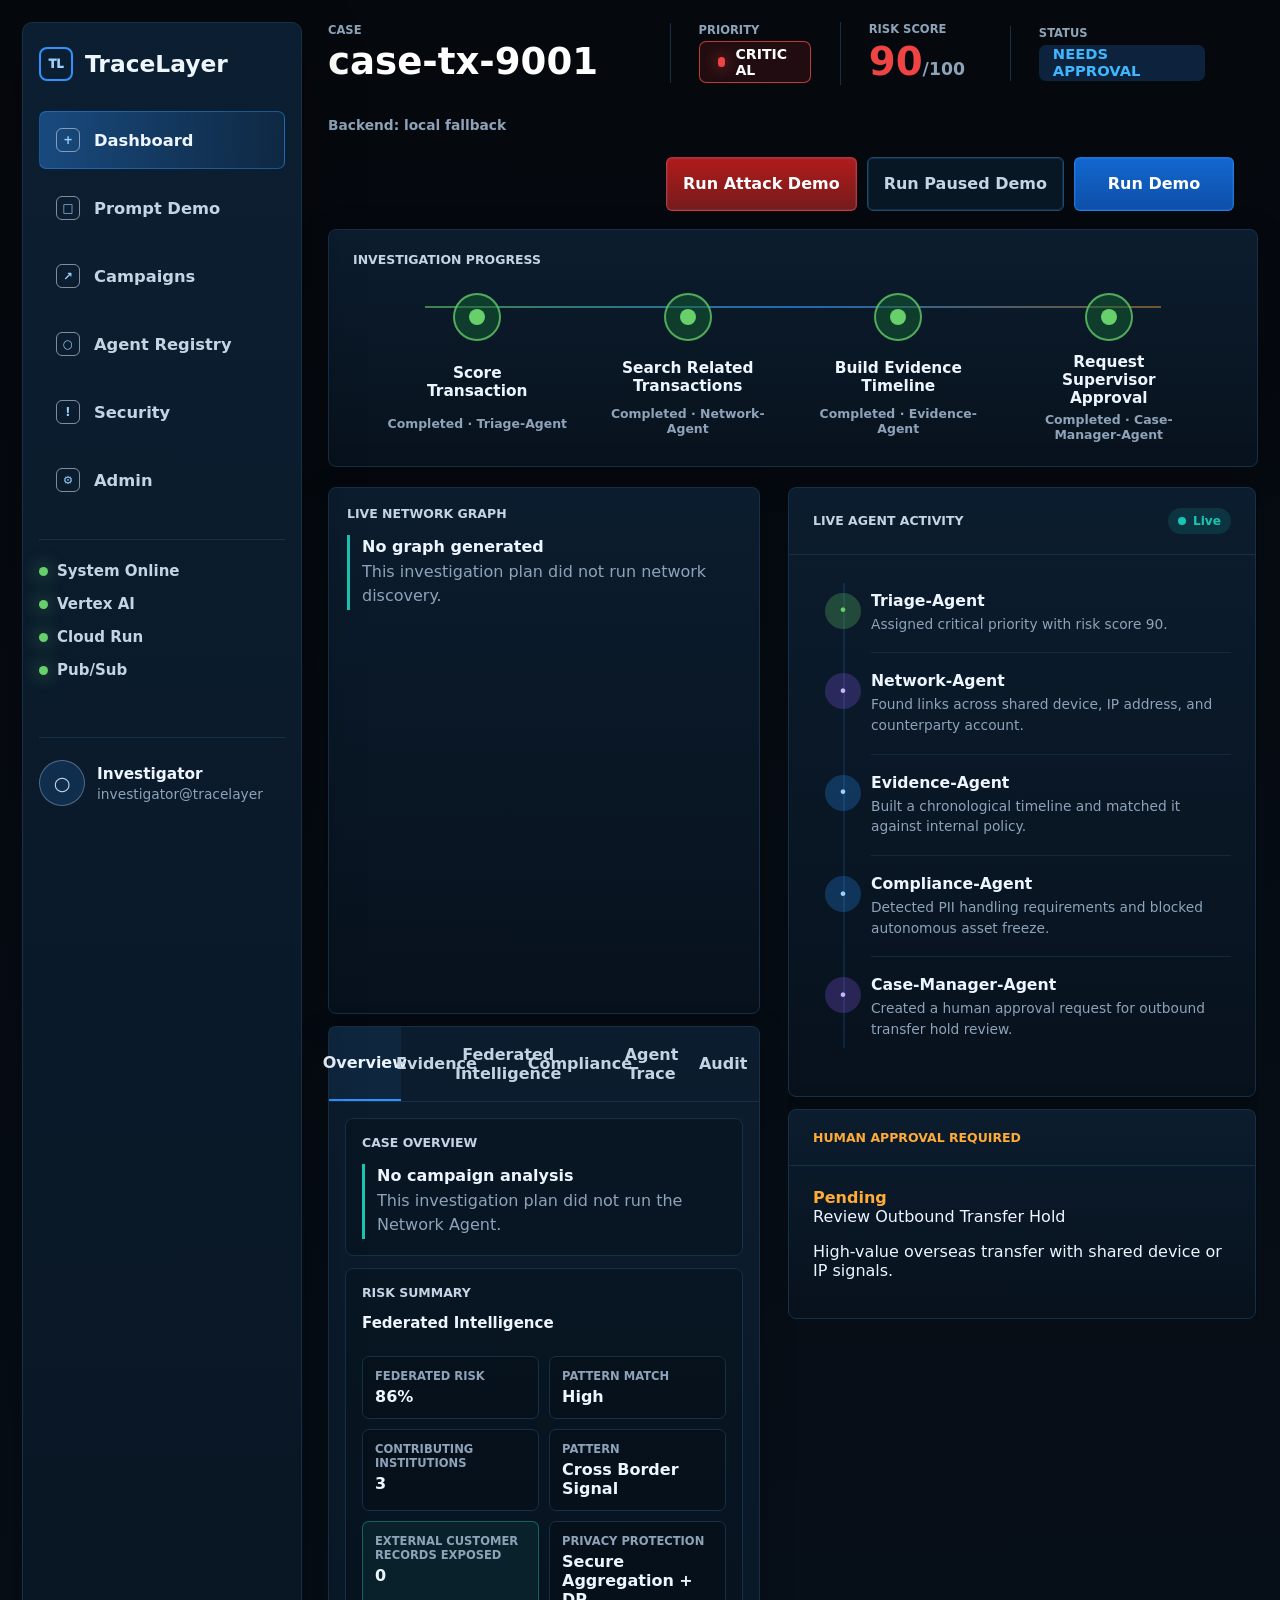
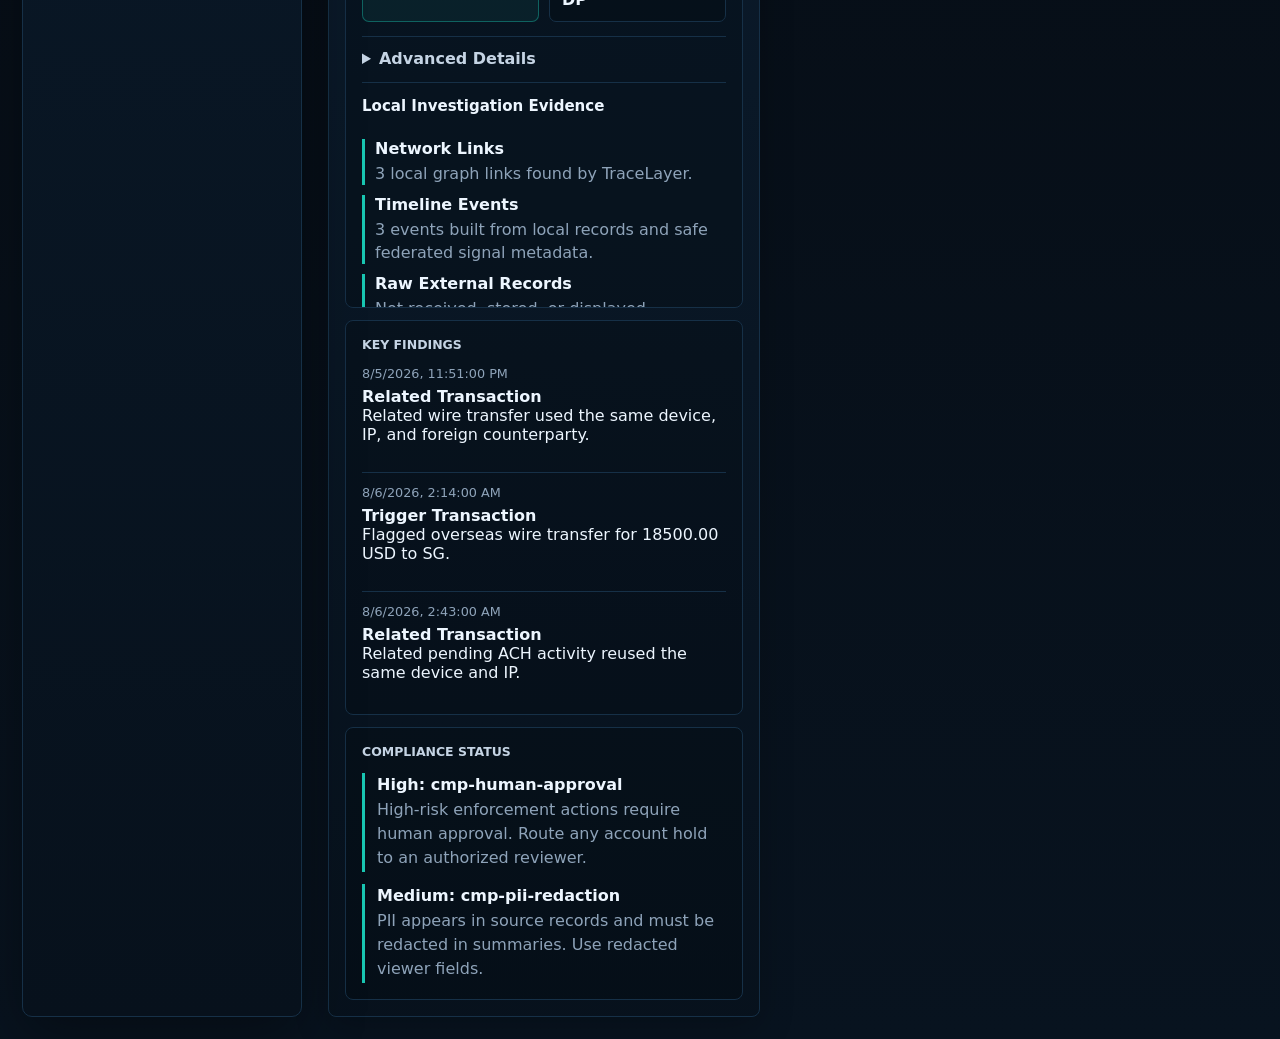
==== commit 8f833940: "Add feedback replanning and paused case resume" ====
--- a/apps/dashboard/index.html
+++ b/apps/dashboard/index.html
@@ -65,6 +65,7 @@
           <a class="button-link secondary" href="./admin.html">Admin</a>
           <button id="run-attack-demo" class="danger" type="button">Run Attack Demo</button>
           <button id="run-async-demo" class="secondary-action" type="button">Run Async Demo</button>
+          <button id="run-missing-data-demo" class="secondary-action" type="button">Run Paused Demo</button>
           <button id="run-demo" type="button">Run Demo</button>
         </nav>
       </header>
--- a/apps/dashboard/styles.css
+++ b/apps/dashboard/styles.css
@@ -886,6 +886,21 @@
   padding-top: 14px;
 }
 
+.advanced-details {
+  border-top: 1px solid var(--line);
+  padding-top: 12px;
+}
+
+.advanced-details summary {
+  cursor: pointer;
+  color: var(--soft);
+  font-weight: 800;
+}
+
+.advanced-details .privacy-list {
+  margin-top: 12px;
+}
+
 .armor-callout {
   display: grid;
   gap: 4px;
@@ -1522,6 +1537,30 @@
 
 .registry-grid {
   display: grid;
+  gap: 12px;
+}
+
+.registry-toolbar {
+  display: flex;
+  flex-wrap: wrap;
+  align-items: center;
+  justify-content: space-between;
+  gap: 10px;
+  margin-bottom: 12px;
+}
+
+.registry-toolbar input {
+  width: min(320px, 100%);
+}
+
+.registry-toolbar span {
+  color: var(--muted);
+  font-size: 0.82rem;
+  font-weight: 800;
+}
+
+.registry-list {
+  display: grid;
   grid-template-columns: repeat(2, minmax(0, 1fr));
   gap: 12px;
 }
@@ -1549,6 +1588,42 @@
 
 .registry-card code {
   color: var(--muted);
+  overflow-wrap: anywhere;
+}
+
+.registry-card p {
+  margin: 8px 0 0;
+  color: var(--muted);
+  line-height: 1.4;
+}
+
+.registry-meta {
+  display: grid;
+  grid-template-columns: repeat(2, minmax(0, 1fr));
+  gap: 8px;
+  margin: 0 0 10px;
+}
+
+.registry-meta div {
+  min-width: 0;
+  border: 1px solid var(--line);
+  border-radius: 7px;
+  padding: 8px;
+  background: rgba(2, 8, 14, 0.22);
+}
+
+.registry-meta dt {
+  color: var(--muted);
+  font-size: 0.68rem;
+  font-weight: 900;
+  text-transform: uppercase;
+}
+
+.registry-meta dd {
+  margin: 2px 0 0;
+  color: var(--ink);
+  font-size: 0.82rem;
+  font-weight: 850;
   overflow-wrap: anywhere;
 }
 
@@ -1756,6 +1831,56 @@
   gap: 16px;
   align-items: start;
   margin-bottom: 16px;
+}
+
+.demo-process-panel {
+  margin-bottom: 16px;
+}
+
+.demo-process {
+  display: grid;
+  grid-template-columns: repeat(3, minmax(0, 1fr));
+  gap: 12px;
+}
+
+.process-step {
+  display: grid;
+  grid-template-columns: auto minmax(0, 1fr);
+  gap: 6px 10px;
+  align-items: start;
+  min-width: 0;
+  border: 1px solid var(--line);
+  border-radius: 8px;
+  background: rgba(2, 8, 14, 0.26);
+  padding: 12px;
+}
+
+.process-step span {
+  display: grid;
+  width: 28px;
+  height: 28px;
+  place-items: center;
+  border-radius: 999px;
+  background: rgba(47, 147, 255, 0.18);
+  color: var(--accent);
+  font-weight: 900;
+}
+
+.process-step strong {
+  min-width: 0;
+  overflow-wrap: anywhere;
+}
+
+.process-step p {
+  grid-column: 2;
+  margin: 0;
+  color: var(--muted);
+  font-size: 0.86rem;
+  line-height: 1.4;
+}
+
+.process-step.completed {
+  border-color: rgba(25, 198, 178, 0.34);
 }
 
 .demo-prompt-panel {
@@ -1882,6 +2007,9 @@
   .network-graph-stage,
   .case-summary-list,
   .demo-case-strip,
+  .demo-process,
+  .registry-list,
+  .registry-meta,
   .approval-row,
   .log-row {
     grid-template-columns: 1fr;
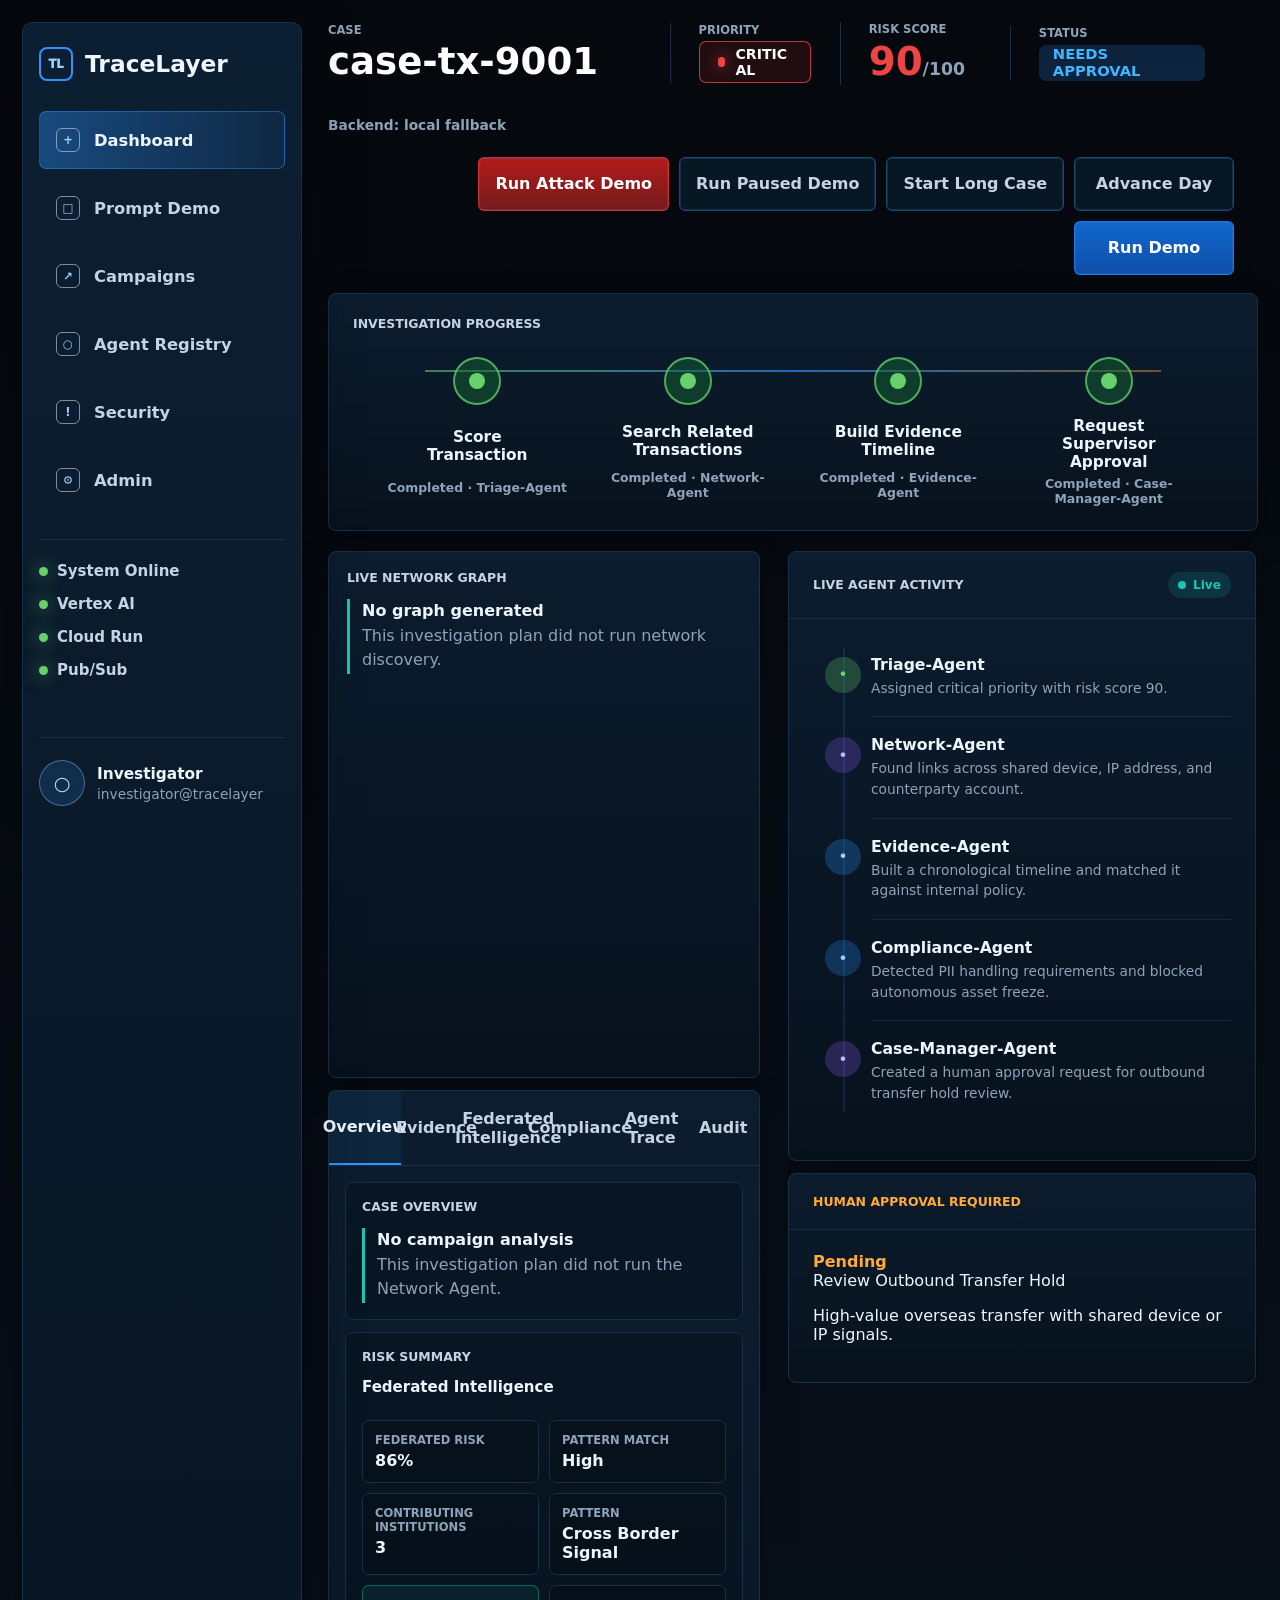
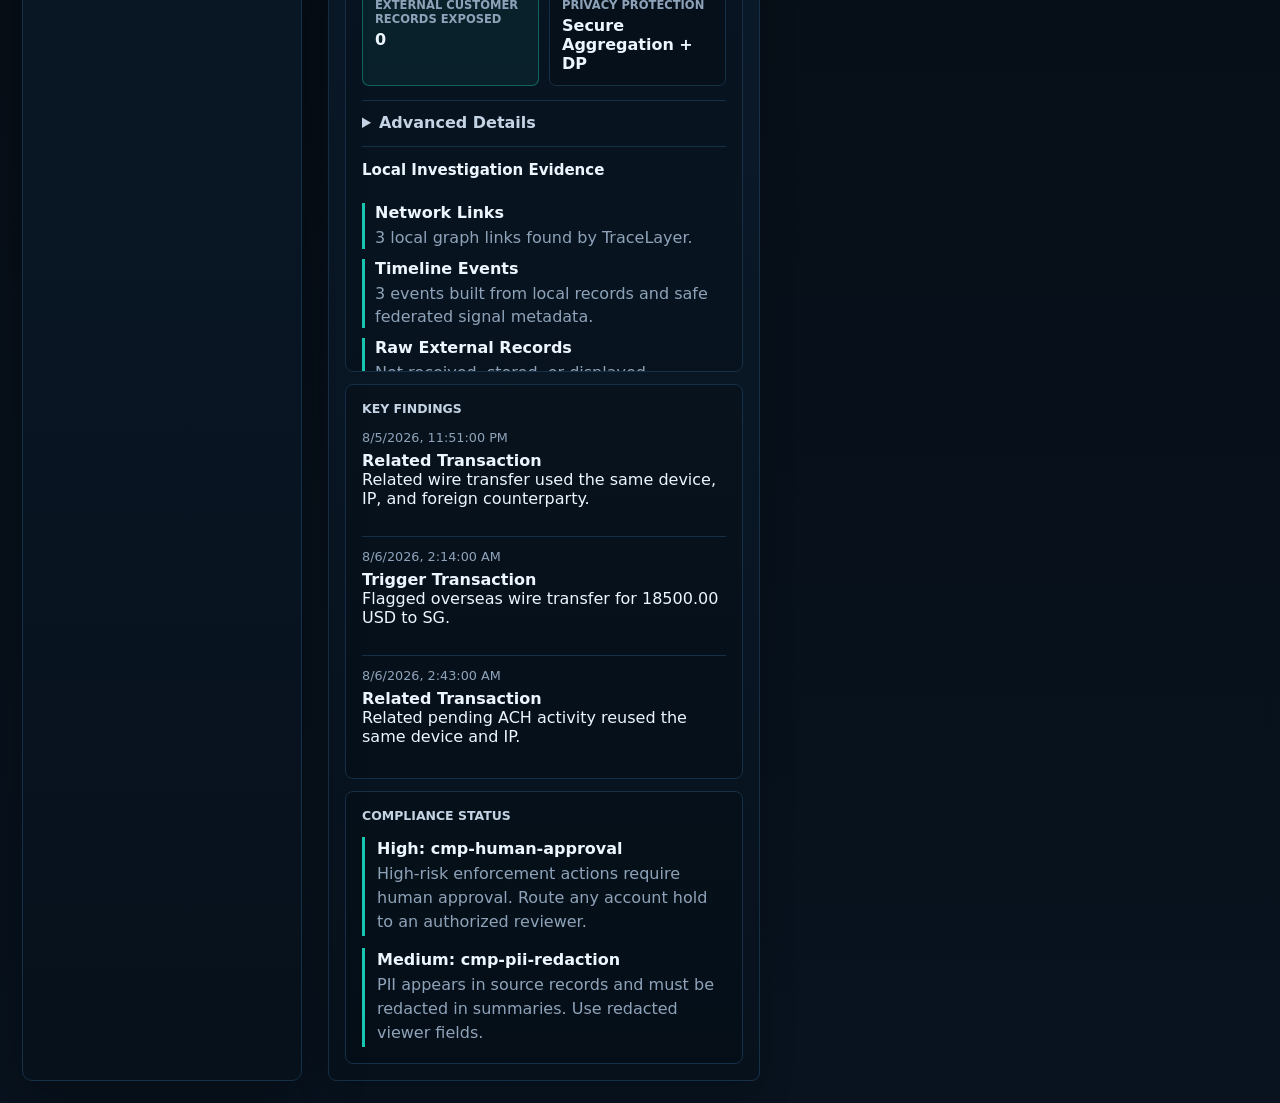
==== commit d5a268b1: "Add enterprise registry identity demo" ====
--- a/apps/dashboard/index.html
+++ b/apps/dashboard/index.html
@@ -66,6 +66,8 @@
           <button id="run-attack-demo" class="danger" type="button">Run Attack Demo</button>
           <button id="run-async-demo" class="secondary-action" type="button">Run Async Demo</button>
           <button id="run-missing-data-demo" class="secondary-action" type="button">Run Paused Demo</button>
+          <button id="start-long-running-demo" class="secondary-action" type="button">Start Long Case</button>
+          <button id="advance-long-running-demo" class="secondary-action" type="button">Advance Day</button>
           <button id="run-demo" type="button">Run Demo</button>
         </nav>
       </header>
--- a/apps/dashboard/styles.css
+++ b/apps/dashboard/styles.css
@@ -1561,7 +1561,7 @@
 
 .registry-list {
   display: grid;
-  grid-template-columns: repeat(2, minmax(0, 1fr));
+  grid-template-columns: repeat(auto-fit, minmax(360px, 1fr));
   gap: 12px;
 }
 
@@ -1594,12 +1594,13 @@
 .registry-card p {
   margin: 8px 0 0;
   color: var(--muted);
+  font-size: 0.82rem;
   line-height: 1.4;
 }
 
 .registry-meta {
   display: grid;
-  grid-template-columns: repeat(2, minmax(0, 1fr));
+  grid-template-columns: repeat(auto-fit, minmax(142px, 1fr));
   gap: 8px;
   margin: 0 0 10px;
 }
